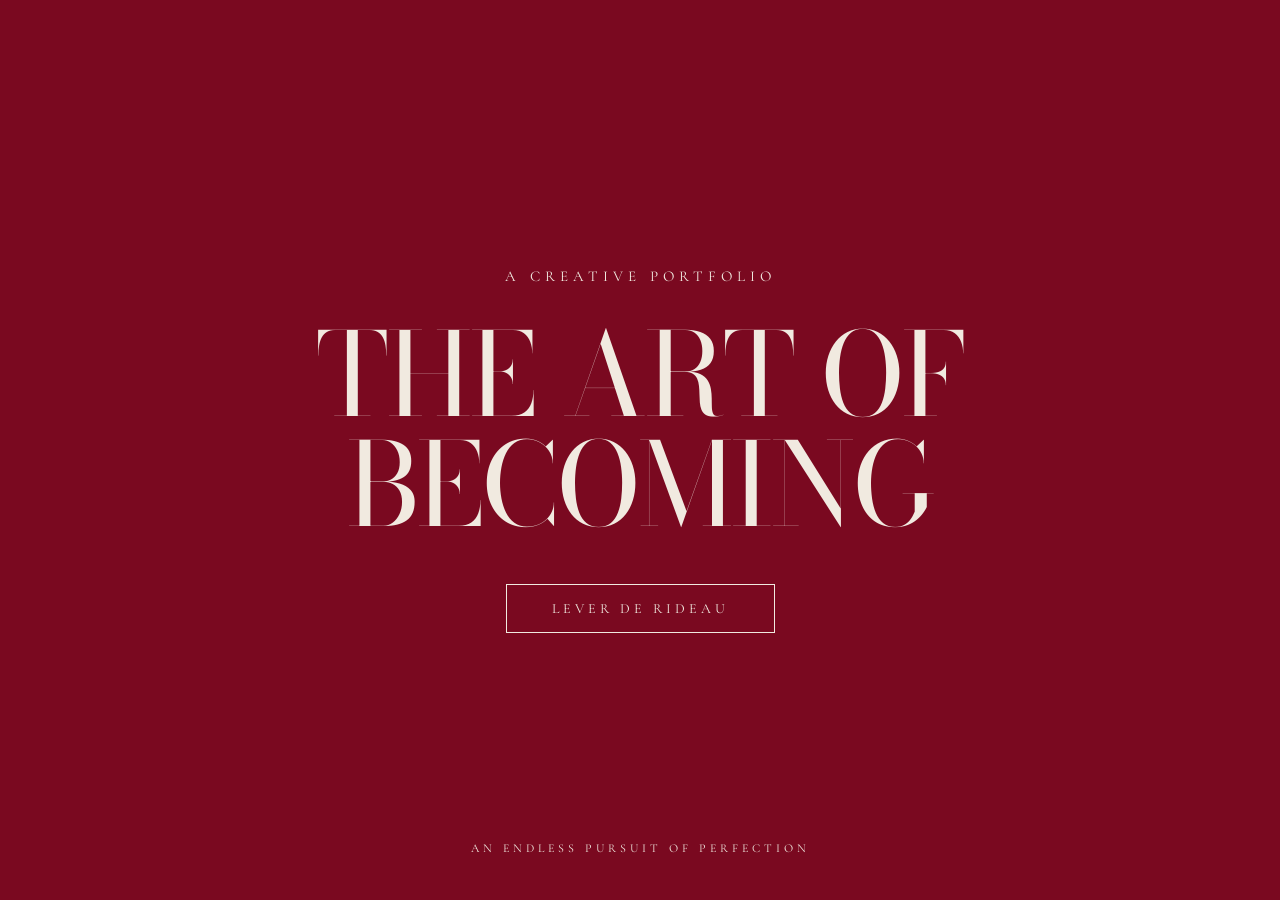
==== index.html @ adb8b4e4 "Rename Index.html to index.html" ====
<!DOCTYPE html>
<html lang="fr">

<head>
    <meta charset="UTF-8">
    <meta name="viewport" content="width=device-width, initial-scale=1.0">

    <title>THE ART OF BECOMING — Perrine Macaire</title>

    <meta name="description" content="A creative portfolio by Perrine Macaire.">

    <link rel="preconnect" href="https://fonts.googleapis.com">
    <link rel="preconnect" href="https://fonts.gstatic.com" crossorigin>

    <link href="https://fonts.googleapis.com/css2?family=Bodoni+Moda:opsz,wght@6..96,400;6..96,500&family=Cormorant+Garamond:wght@300;400;500&family=Monsieur+La+Doulaise&display=swap" rel="stylesheet">

    <link rel="stylesheet" href="style.css">
</head>

<body>

    <!-- RIDEAU D'OUVERTURE -->

    <div id="curtain">

        <div class="curtain-panel left"></div>
        <div class="curtain-panel right"></div>

        <div class="curtain-content">

            <p class="curtain-subtitle">
                A CREATIVE PORTFOLIO
            </p>

            <h1>
                THE ART OF<br>
                BECOMING
            </h1>

            <button id="actionButton">
                LEVER DE RIDEAU
            </button>

            <p class="curtain-footer">
                AN ENDLESS PURSUIT OF PERFECTION
            </p>

        </div>

    </div>


    <!-- BANDEAU FIXE -->

    <header class="topbar">

        <a href="index.html" class="brand">
            <span>Portfolio 2026-2027</span>
            <span>Perrine Macaire</span>
        </a>

        <button class="menu-button" id="menuButton"
            aria-label="Ouvrir le menu" aria-expanded="false">

            <img src="images/ornement-menu.png" alt="">

        </button>

    </header>


    <!-- MENU LATERAL -->

    <div class="menu-overlay" id="menuOverlay"></div>

    <nav class="menu-panel" id="menuPanel">

        <h2>MENU</h2>

        <div class="menu-decoration">
            <img src="images/ornement-menu.png" alt="">
        </div>

        <a href="prologue.html" class="menu-link">
            <span>PROLOGUE</span>
            <i>La Galerie</i>
        </a>

        <a href="act1.html" class="menu-link">
            <span>ACT I</span>
            <i>The Art of Appearances</i>
        </a>

        <a href="act2.html" class="menu-link">
            <span>ACT II</span>
            <i>Tragic Devotion</i>
        </a>

        <a href="act3.html" class="menu-link">
            <span>ACT III</span>
            <i>Beautiful Anarchy</i>
        </a>

        <a href="epilogue.html" class="menu-link">
            <span>EPILOGUE</span>
            <i>To be continued</i>
        </a>

    </nav>


    <!-- ACCUEIL -->

    <main>

        <section class="hero" id="home">

            <div class="hero-image"></div>

            <div class="hero-title">

                <h2>
                    THE ART<br>
                    OF<br>
                    BECOMING
                </h2>

            </div>

            <div class="hero-signature">
                An endless pursuit<br>
                of perfection
            </div>

            <div class="hero-bottom">

                <span>CREATIVE PORTFOLIO</span>
                <span>2026 — 2027</span>

            </div>

        </section>

    </main>


    <!-- JAVASCRIPT -->

    <script>

        // RIDEAU D'OUVERTURE

        const curtain = document.getElementById("curtain");
        const actionButton = document.getElementById("actionButton");

        actionButton.addEventListener("click", function() {

            curtain.classList.add("open");

            setTimeout(function() {
                curtain.classList.add("finished");
            }, 1200);

        });


        // MENU LATERAL

        const menuButton = document.getElementById("menuButton");
        const menuPanel = document.getElementById("menuPanel");
        const menuOverlay = document.getElementById("menuOverlay");

        function toggleMenu() {

            const isOpen = menuPanel.classList.toggle("active");

            menuOverlay.classList.toggle("active", isOpen);

            menuButton.setAttribute("aria-expanded", isOpen);

        }

        menuButton.addEventListener("click", toggleMenu);

        menuOverlay.addEventListener("click", toggleMenu);


        // FERMETURE AVEC LA TOUCHE ECHAP

        document.addEventListener("keydown", function(event) {

            if (event.key === "Escape") {

                menuPanel.classList.remove("active");
                menuOverlay.classList.remove("active");

                menuButton.setAttribute("aria-expanded", "false");

            }

        });

    </script>

</body>
</html>
---- style.css ----
/* =====================================
   IDENTITE VISUELLE
===================================== */

:root {
    --burgundy: #7A0920;
    --ivory: #F1EAE0;
    --black: #171313;
}


/* =====================================
   BASE DU SITE
===================================== */

* {
    margin: 0;
    padding: 0;
    box-sizing: border-box;
}

html {
    scroll-behavior: smooth;
}

body {
    background: var(--burgundy);
    color: var(--ivory);
    font-family: 'Cormorant Garamond', serif;
    overflow-x: hidden;
}

a {
    color: inherit;
    text-decoration: none;
}

button {
    font-family: inherit;
}


/* =====================================
   RIDEAU D'OUVERTURE
===================================== */

#curtain {
    position: fixed;
    inset: 0;
    z-index: 2000;
    overflow: hidden;
    background: var(--burgundy);
}

.curtain-panel {
    position: absolute;
    top: 0;
    width: 50%;
    height: 100%;
    background: var(--burgundy);
    z-index: 1;
    transition: transform 1.2s cubic-bezier(.77, 0, .18, 1);
}

.curtain-panel.left {
    left: 0;
}

.curtain-panel.right {
    right: 0;
}

.curtain-content {
    position: absolute;
    inset: 0;
    z-index: 2;

    display: flex;
    flex-direction: column;
    align-items: center;
    justify-content: center;

    text-align: center;

    transition: opacity 0.5s ease;
}

.curtain-subtitle {
    font-family: 'Cormorant Garamond', serif;
    font-size: 15px;
    letter-spacing: 5px;
    margin-bottom: 35px;
}

.curtain-content h1 {
    font-family: 'Bodoni Moda', serif;
    font-size: clamp(55px, 9vw, 115px);
    font-weight: 400;
    line-height: 0.95;
    letter-spacing: -2px;
}

#actionButton {
    margin-top: 45px;
    padding: 15px 45px;

    border: 1px solid var(--ivory);
    background: transparent;
    color: var(--ivory);

    font-family: 'Cormorant Garamond', serif;
    font-size: 14px;
    letter-spacing: 4px;

    cursor: pointer;
    transition: all 0.4s ease;
}

#actionButton:hover {
    background: var(--ivory);
    color: var(--burgundy);
}

.curtain-footer {
    position: absolute;
    bottom: 45px;

    font-family: 'Cormorant Garamond', serif;
    font-size: 12px;
    letter-spacing: 4px;
}


/* ANIMATION DU RIDEAU */

#curtain.open .curtain-panel.left {
    transform: translateX(-100%);
}

#curtain.open .curtain-panel.right {
    transform: translateX(100%);
}

#curtain.open .curtain-content {
    opacity: 0;
    pointer-events: none;
}

#curtain.finished {
    display: none;
}


/* =====================================
   BANDEAU FIXE
===================================== */

.topbar {
    position: fixed;
    top: 0;
    left: 0;

    width: 100%;
    height: 75px;

    padding: 0 5%;

    display: flex;
    align-items: center;
    justify-content: space-between;

    background: var(--burgundy);
    z-index: 1000;
}

.brand {
    display: flex;
    flex-direction: column;

    font-family: 'Cormorant Garamond', serif;
    font-size: 17px;
    line-height: 1.1;
    letter-spacing: 0.5px;
}

.brand span:first-child {
    font-size: 14px;
}


/* =====================================
   BOUTON MENU
===================================== */

.menu-button {
    width: 55px;
    height: 55px;

    border: none;
    background: transparent;

    display: flex;
    align-items: center;
    justify-content: center;

    cursor: pointer;
}

.menu-button img {
    width: 42px;
    height: auto;
    object-fit: contain;
}


/* =====================================
   MENU LATERAL
===================================== */

.menu-panel {
    position: fixed;
    top: 0;
    right: 0;

    width: 40%;
    height: 100vh;

    padding: 110px 8% 40px;

    background: var(--burgundy);

    z-index: 1200;

    transform: translateX(100%);
    transition: transform 0.6s ease;

    display: flex;
    flex-direction: column;
}

.menu-panel.active {
    transform: translateX(0);
}

.menu-panel h2 {
    font-family: 'Bodoni Moda', serif;
    font-size: 34px;
    font-weight: 400;
    text-align: center;
    margin-bottom: 30px;
}

.menu-decoration {
    text-align: center;
    margin-bottom: 25px;
}

.menu-decoration img {
    width: 55px;
    height: auto;
}

.menu-link {
    display: flex;
    flex-direction: column;

    padding: 18px 0;

    border-top: 1px solid rgba(241, 234, 224, 0.45);

    text-align: center;
    transition: opacity 0.3s ease;
}

.menu-link:last-child {
    border-bottom: 1px solid rgba(241, 234, 224, 0.45);
}

.menu-link span {
    font-family: 'Bodoni Moda', serif;
    font-size: 23px;
    letter-spacing: 2px;
}

.menu-link i {
    font-family: 'Cormorant Garamond', serif;
    font-size: 19px;
    font-style: italic;
    margin-top: 4px;
}

.menu-link:hover {
    opacity: 0.6;
}


/* =====================================
   VOILE DU MENU
===================================== */

.menu-overlay {
    position: fixed;
    inset: 0;

    background: rgba(0, 0, 0, 0.45);

    opacity: 0;
    visibility: hidden;

    transition: opacity 0.5s ease;

    z-index: 1100;
}

.menu-overlay.active {
    opacity: 1;
    visibility: visible;
}


/* =====================================
   PAGE D'ACCUEIL
===================================== */

.hero {
    position: relative;

    width: 100%;
    height: 100vh;
    min-height: 650px;

    overflow: hidden;

    background: var(--burgundy);
}

.hero-image {
    position: absolute;
    inset: 0;

    background-image: url("images/danse-theatre.jpg");
    background-size: cover;
    background-position: center;

    z-index: 1;
}

.hero-image::after {
    content: "";

    position: absolute;
    inset: 0;

    background: linear-gradient(
        90deg,
        rgba(0, 0, 0, 0.35),
        transparent 75%
    );
}


/* =====================================
   TITRE PRINCIPAL
===================================== */

.hero-title {
    position: absolute;

    top: 38%;
    left: 7%;

    z-index: 2;
}

.hero-title h2 {
    font-family: 'Bodoni Moda', serif;
    font-size: clamp(55px, 8vw, 125px);
    font-weight: 400;
    line-height: 0.92;
    letter-spacing: -3px;
}


/* =====================================
   SIGNATURE
===================================== */

.hero-signature {
    position: absolute;

    right: 8%;
    bottom: 25%;

    z-index: 2;

    font-family: 'Monsieur La Doulaise', cursive;
    font-size: clamp(35px, 5vw, 75px);
    line-height: 1;

    text-align: center;
}


/* =====================================
   BAS DE PAGE
===================================== */

.hero-bottom {
    position: absolute;

    left: 5%;
    right: 5%;
    bottom: 30px;

    z-index: 2;

    display: flex;
    justify-content: space-between;

    font-family: 'Cormorant Garamond', serif;
    font-size: 13px;
    letter-spacing: 2px;
}


/* =====================================
   ADAPTATION IPAD / TELEPHONE
===================================== */

@media (max-width: 768px) {

    .topbar {
        height: 65px;
        padding: 0 5%;
    }

    .brand {
        font-size: 15px;
    }

    .menu-panel {
        width: 75%;
        padding: 100px 8% 30px;
    }

    .menu-panel h2 {
        font-size: 29px;
    }

    .menu-link span {
        font-size: 20px;
    }

    .menu-link i {
        font-size: 17px;
    }

    .hero {
        min-height: 600px;
    }

    .hero-title {
        top: 35%;
        left: 6%;
    }

    .hero-title h2 {
        font-size: clamp(48px, 12vw, 85px);
        letter-spacing: -2px;
    }

    .hero-signature {
        right: 7%;
        bottom: 20%;
        font-size: 42px;
    }

    .hero-bottom {
        font-size: 10px;
        letter-spacing: 1px;
    }

    .curtain-content h1 {
        font-size: 55px;
    }

    .curtain-subtitle {
        font-size: 12px;
        letter-spacing: 3px;
    }

    .curtain-footer {
        font-size: 10px;
        letter-spacing: 2px;
    }

}
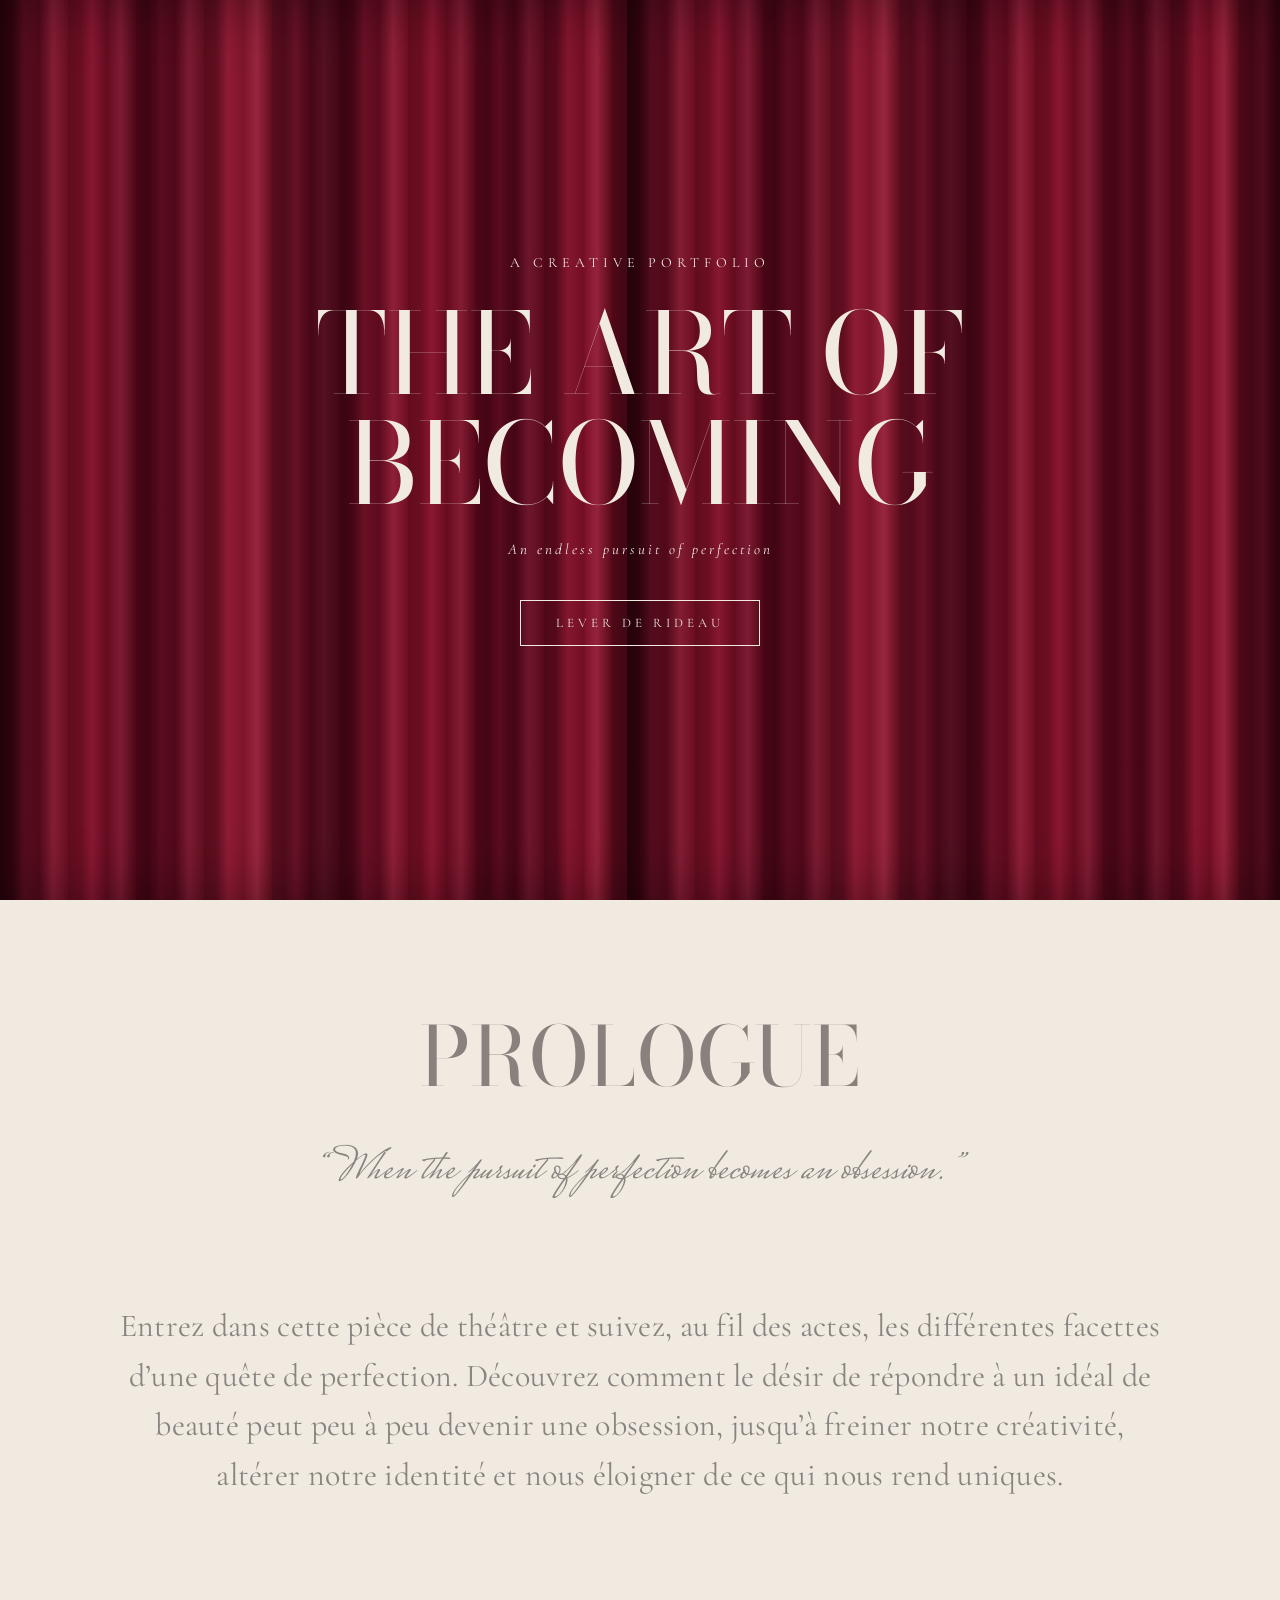
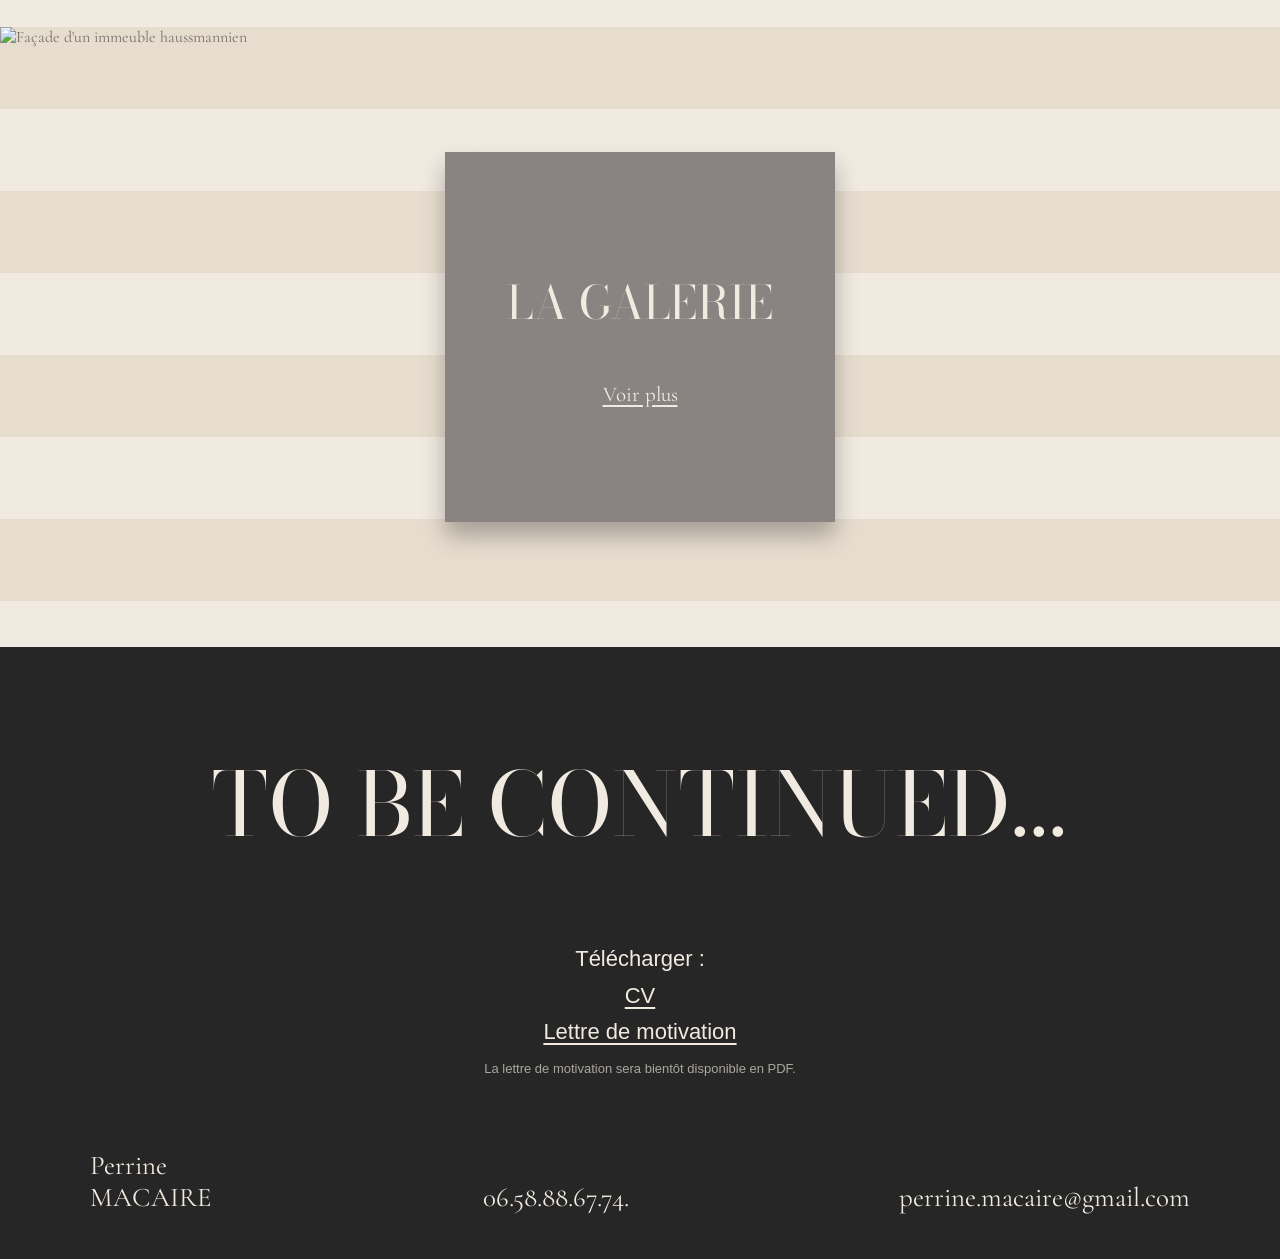
==== commit b591d953: "Add files via upload" ====
--- a/index.html
+++ b/index.html
@@ -1,206 +1,82 @@
 <!DOCTYPE html>
 <html lang="fr">
+<head>
+  <meta charset="UTF-8">
+  <meta name="viewport" content="width=device-width, initial-scale=1.0">
+  <meta name="theme-color" content="#7A0920">
+  <title>Accueil — The Art of Becoming</title>
+  <link rel="stylesheet" href="style.css">
+</head>
+<body>
+<div id="curtain" aria-label="Lever de rideau">
+  <div class="curtain-panel left"></div><div class="curtain-panel right"></div>
+  <div class="curtain-content">
+    <p class="curtain-subtitle">A CREATIVE PORTFOLIO</p>
+    <h1>THE ART OF<br>BECOMING</h1>
+    <p class="curtain-tagline">An endless pursuit of perfection</p>
+    <button id="actionButton" type="button">LEVER DE RIDEAU</button>
+  </div>
+</div>
+<header class="site-header">
+  <a class="brand" href="index.html" aria-label="Retour à l'accueil">Perrine Macaire</a>
+  <button class="menu-toggle" type="button" aria-label="Ouvrir le menu" aria-expanded="false" aria-controls="site-menu">
+    <img src="assets/menu-icon.png" alt="">
+  </button>
+</header>
+<div class="menu-backdrop" aria-hidden="true"></div>
+<aside class="menu-panel" id="site-menu" aria-label="Navigation principale">
+  <h2 class="menu-heading">THE ART OF BECOMING</h2>
+  <nav class="menu-links">
+    <a href="index.html"><strong>ACCUEIL</strong><span>Home</span></a>
+    <a href="index.html#prologue"><strong>PROLOGUE</strong><span>Introduction</span></a>
+    <a href="galerie.html"><strong>LA GALERIE</strong><span>Inspirations &amp; références</span></a>
+    <a href="act-i.html"><strong>ACT I</strong><span>The Art of Appearances</span></a>
+    <a href="act-ii.html"><strong>ACT II</strong><span>Tragic Devotion</span></a>
+    <a href="act-iii.html"><strong>ACT III</strong><span>Beautiful Anarchy</span></a>
+    <a href="index.html#continued"><strong>EPILOGUE</strong><span>To be continued</span></a>
+  </nav>
+</aside>
+<main>
+<section class="hero" id="accueil">
+  <img class="hero-image" src="assets/danse-theatre.jpg" alt="Danseuse dans une ambiance théâtrale">
+  <div class="hero-copy">
+    <p class="hero-kicker">A CREATIVE PORTFOLIO</p>
+    <h1>THE ART OF<br>BECOMING</h1>
+    <p class="hero-signature">Perrine Macaire</p>
+  </div>
+</section>
 
-<head>
-    <meta charset="UTF-8">
-    <meta name="viewport" content="width=device-width, initial-scale=1.0">
+<section class="prologue-section" id="prologue">
+  <div class="section-inner">
+    <h2 class="section-title">PROLOGUE</h2>
+    <p class="script-line">“When the pursuit of perfection becomes an obsession.”</p>
+    <p class="prologue-copy">Entrez dans cette pièce de théâtre et suivez, au fil des actes, les différentes facettes d’une quête de perfection. Découvrez comment le désir de répondre à un idéal de beauté peut peu à peu devenir une obsession, jusqu’à freiner notre créativité, altérer notre identité et nous éloigner de ce qui nous rend uniques.</p>
+  </div>
+</section>
 
-    <title>THE ART OF BECOMING — Perrine Macaire</title>
+<section class="gallery-preview" aria-label="Aperçu de la galerie">
+  <img class="gallery-building" src="assets/immeuble-galerie.png" alt="Façade d'un immeuble haussmannien">
+  <div class="gallery-card">
+    <h2>LA GALERIE</h2>
+    <a class="text-link" href="galerie.html">Voir plus</a>
+  </div>
+</section>
 
-    <meta name="description" content="A creative portfolio by Perrine Macaire.">
-
-    <link rel="preconnect" href="https://fonts.googleapis.com">
-    <link rel="preconnect" href="https://fonts.gstatic.com" crossorigin>
-
-    <link href="https://fonts.googleapis.com/css2?family=Bodoni+Moda:opsz,wght@6..96,400;6..96,500&family=Cormorant+Garamond:wght@300;400;500&family=Monsieur+La+Doulaise&display=swap" rel="stylesheet">
-
-    <link rel="stylesheet" href="style.css">
-</head>
-
-<body>
-
-    <!-- RIDEAU D'OUVERTURE -->
-
-    <div id="curtain">
-
-        <div class="curtain-panel left"></div>
-        <div class="curtain-panel right"></div>
-
-        <div class="curtain-content">
-
-            <p class="curtain-subtitle">
-                A CREATIVE PORTFOLIO
-            </p>
-
-            <h1>
-                THE ART OF<br>
-                BECOMING
-            </h1>
-
-            <button id="actionButton">
-                LEVER DE RIDEAU
-            </button>
-
-            <p class="curtain-footer">
-                AN ENDLESS PURSUIT OF PERFECTION
-            </p>
-
-        </div>
-
-    </div>
-
-
-    <!-- BANDEAU FIXE -->
-
-    <header class="topbar">
-
-        <a href="index.html" class="brand">
-            <span>Portfolio 2026-2027</span>
-            <span>Perrine Macaire</span>
-        </a>
-
-        <button class="menu-button" id="menuButton"
-            aria-label="Ouvrir le menu" aria-expanded="false">
-
-            <img src="images/ornement-menu.png" alt="">
-
-        </button>
-
-    </header>
-
-
-    <!-- MENU LATERAL -->
-
-    <div class="menu-overlay" id="menuOverlay"></div>
-
-    <nav class="menu-panel" id="menuPanel">
-
-        <h2>MENU</h2>
-
-        <div class="menu-decoration">
-            <img src="images/ornement-menu.png" alt="">
-        </div>
-
-        <a href="prologue.html" class="menu-link">
-            <span>PROLOGUE</span>
-            <i>La Galerie</i>
-        </a>
-
-        <a href="act1.html" class="menu-link">
-            <span>ACT I</span>
-            <i>The Art of Appearances</i>
-        </a>
-
-        <a href="act2.html" class="menu-link">
-            <span>ACT II</span>
-            <i>Tragic Devotion</i>
-        </a>
-
-        <a href="act3.html" class="menu-link">
-            <span>ACT III</span>
-            <i>Beautiful Anarchy</i>
-        </a>
-
-        <a href="epilogue.html" class="menu-link">
-            <span>EPILOGUE</span>
-            <i>To be continued</i>
-        </a>
-
-    </nav>
-
-
-    <!-- ACCUEIL -->
-
-    <main>
-
-        <section class="hero" id="home">
-
-            <div class="hero-image"></div>
-
-            <div class="hero-title">
-
-                <h2>
-                    THE ART<br>
-                    OF<br>
-                    BECOMING
-                </h2>
-
-            </div>
-
-            <div class="hero-signature">
-                An endless pursuit<br>
-                of perfection
-            </div>
-
-            <div class="hero-bottom">
-
-                <span>CREATIVE PORTFOLIO</span>
-                <span>2026 — 2027</span>
-
-            </div>
-
-        </section>
-
-    </main>
-
-
-    <!-- JAVASCRIPT -->
-
-    <script>
-
-        // RIDEAU D'OUVERTURE
-
-        const curtain = document.getElementById("curtain");
-        const actionButton = document.getElementById("actionButton");
-
-        actionButton.addEventListener("click", function() {
-
-            curtain.classList.add("open");
-
-            setTimeout(function() {
-                curtain.classList.add("finished");
-            }, 1200);
-
-        });
-
-
-        // MENU LATERAL
-
-        const menuButton = document.getElementById("menuButton");
-        const menuPanel = document.getElementById("menuPanel");
-        const menuOverlay = document.getElementById("menuOverlay");
-
-        function toggleMenu() {
-
-            const isOpen = menuPanel.classList.toggle("active");
-
-            menuOverlay.classList.toggle("active", isOpen);
-
-            menuButton.setAttribute("aria-expanded", isOpen);
-
-        }
-
-        menuButton.addEventListener("click", toggleMenu);
-
-        menuOverlay.addEventListener("click", toggleMenu);
-
-
-        // FERMETURE AVEC LA TOUCHE ECHAP
-
-        document.addEventListener("keydown", function(event) {
-
-            if (event.key === "Escape") {
-
-                menuPanel.classList.remove("active");
-                menuOverlay.classList.remove("active");
-
-                menuButton.setAttribute("aria-expanded", "false");
-
-            }
-
-        });
-
-    </script>
-
+<section class="continued-section" id="continued">
+  <h2 class="section-title">TO BE CONTINUED...</h2>
+  <div class="download-area">
+    <div>Télécharger :</div>
+    <a href="assets/cv-perrine-macaire.pdf" download="CV-Perrine-Macaire.pdf">CV</a>
+    <button id="letter-download" type="button">Lettre de motivation</button>
+    <p class="download-note">La lettre de motivation sera bientôt disponible en PDF.</p>
+  </div>
+  <footer class="contact-footer">
+    <div class="contact-name">Perrine<br>MACAIRE</div>
+    <a href="tel:+33658886774">06.58.88.67.74.</a>
+    <a href="mailto:perrine.macaire@gmail.com">perrine.macaire@gmail.com</a>
+  </footer>
+</section>
+</main>
+<script src="script.js"></script>
 </body>
-</html>
+</html>
--- a/style.css
+++ b/style.css
@@ -1,497 +1,375 @@
-/* =====================================
-   IDENTITE VISUELLE
-===================================== */
+/* THE ART OF BECOMING — feuille de style */
+@import url('https://fonts.googleapis.com/css2?family=Bodoni+Moda:opsz,wght@6..96,400;6..96,500&family=Cormorant+Garamond:ital,wght@0,400;0,500;0,600;1,400&family=Mrs+Saint+Delafield&display=swap');
 
 :root {
-    --burgundy: #7A0920;
-    --ivory: #F1EAE0;
-    --black: #171313;
-}
-
-
-/* =====================================
-   BASE DU SITE
-===================================== */
-
-* {
-    margin: 0;
-    padding: 0;
-    box-sizing: border-box;
-}
-
-html {
-    scroll-behavior: smooth;
-}
-
+  --burgundy: #7A0920;
+  --burgundy-dark: #4e0718;
+  --ivory: #F1EAE0;
+  --cream: #e9dfd1;
+  --taupe: #898481;
+  --charcoal: #262626;
+  --ink: #77716d;
+  --header-height: 76px;
+}
+
+* { box-sizing: border-box; }
+html { scroll-behavior: smooth; }
 body {
-    background: var(--burgundy);
-    color: var(--ivory);
-    font-family: 'Cormorant Garamond', serif;
-    overflow-x: hidden;
-}
-
-a {
-    color: inherit;
-    text-decoration: none;
-}
-
-button {
-    font-family: inherit;
-}
-
-
-/* =====================================
-   RIDEAU D'OUVERTURE
-===================================== */
-
+  margin: 0;
+  background: var(--ivory);
+  color: var(--ink);
+  font-family: 'Cormorant Garamond', Georgia, serif;
+}
+body.menu-open { overflow: hidden; }
+a { color: inherit; }
+button { font: inherit; }
+
+/* BARRE FIXE ET NAVIGATION */
+.site-header {
+  position: fixed;
+  z-index: 1500;
+  inset: 0 0 auto 0;
+  height: var(--header-height);
+  padding: 0 clamp(22px, 6vw, 76px);
+  display: flex;
+  align-items: center;
+  justify-content: space-between;
+  background: var(--burgundy);
+  color: var(--ivory);
+  box-shadow: 0 3px 15px rgba(0,0,0,.12);
+}
+.brand {
+  color: var(--ivory);
+  text-decoration: none;
+  font-size: 25px;
+  letter-spacing: 1.5px;
+  line-height: 1;
+}
+.menu-toggle {
+  width: 54px;
+  height: 48px;
+  padding: 5px;
+  border: 0;
+  background: transparent;
+  cursor: pointer;
+  display: grid;
+  place-items: center;
+  position: relative;
+  z-index: 1700;
+}
+.menu-toggle img {
+  display: block;
+  width: 43px;
+  max-height: 30px;
+  object-fit: contain;
+  filter: brightness(0) invert(1);
+}
+.menu-toggle:focus-visible, a:focus-visible, button:focus-visible {
+  outline: 2px solid currentColor;
+  outline-offset: 5px;
+}
+
+/* MENU LATERAL : il reste défilable même sur petit écran */
+.menu-backdrop {
+  position: fixed;
+  inset: var(--header-height) 0 0;
+  z-index: 1550;
+  background: rgba(0,0,0,.32);
+  opacity: 0;
+  visibility: hidden;
+  transition: opacity .3s ease, visibility .3s ease;
+}
+.menu-panel {
+  position: fixed;
+  z-index: 1600;
+  top: var(--header-height);
+  right: 0;
+  bottom: 0;
+  width: min(42vw, 520px);
+  min-width: 320px;
+  padding: 42px clamp(28px, 5vw, 64px) 50px;
+  overflow-y: auto;
+  overscroll-behavior: contain;
+  -webkit-overflow-scrolling: touch;
+  background: var(--burgundy);
+  color: var(--ivory);
+  transform: translateX(102%);
+  visibility: hidden;
+  transition: transform .45s cubic-bezier(.77,0,.18,1), visibility .45s;
+  box-shadow: -12px 10px 35px rgba(0,0,0,.2);
+}
+body.menu-open .menu-panel { transform: translateX(0); visibility: visible; }
+body.menu-open .menu-backdrop { opacity: 1; visibility: visible; }
+.menu-heading {
+  margin: 0 0 30px;
+  text-align: center;
+  font-family: 'Bodoni Moda', serif;
+  font-size: clamp(25px, 3vw, 36px);
+  font-weight: 400;
+  letter-spacing: 3px;
+}
+.menu-links { display: flex; flex-direction: column; }
+.menu-links a {
+  display: block;
+  padding: 19px 0;
+  border-top: 1px solid rgba(241,234,224,.38);
+  color: var(--ivory);
+  text-decoration: none;
+  text-align: center;
+  transition: opacity .2s ease, padding .2s ease;
+}
+.menu-links a:last-child { border-bottom: 1px solid rgba(241,234,224,.38); }
+.menu-links a:hover { opacity: .72; padding-left: 8px; }
+.menu-links strong {
+  display: block;
+  font-family: 'Bodoni Moda', serif;
+  font-size: clamp(20px, 2.5vw, 27px);
+  font-weight: 400;
+  letter-spacing: 1px;
+}
+.menu-links span { display: block; margin-top: 4px; font-size: 17px; font-style: italic; }
+
+/* STRUCTURE GÉNÉRALE */
+main { padding-top: var(--header-height); }
+section { position: relative; }
+.section-inner { width: min(1100px, 88%); margin: 0 auto; }
+.eyebrow { font-size: 15px; letter-spacing: 5px; text-transform: uppercase; }
+h1, h2, h3 { font-family: 'Bodoni Moda', 'Times New Roman', serif; font-weight: 400; }
+.section-title {
+  margin: 0;
+  text-align: center;
+  font-size: clamp(48px, 7vw, 82px);
+  letter-spacing: 1px;
+}
+.script-line {
+  margin: 18px 0 0;
+  text-align: center;
+  font-family: 'Mrs Saint Delafield', cursive;
+  font-size: clamp(30px, 4vw, 45px);
+}
+
+/* LEVER DE RIDEAU — uniquement à l'arrivée sur l'accueil */
 #curtain {
-    position: fixed;
-    inset: 0;
-    z-index: 2000;
-    overflow: hidden;
-    background: var(--burgundy);
-}
-
+  position: fixed;
+  inset: 0;
+  z-index: 3000;
+  overflow: hidden;
+  background: var(--burgundy);
+  color: var(--ivory);
+  transition: visibility .1s linear 1.7s;
+}
 .curtain-panel {
-    position: absolute;
-    top: 0;
-    width: 50%;
-    height: 100%;
-    background: var(--burgundy);
-    z-index: 1;
-    transition: transform 1.2s cubic-bezier(.77, 0, .18, 1);
-}
-
-.curtain-panel.left {
-    left: 0;
-}
-
-.curtain-panel.right {
-    right: 0;
-}
-
+  position: absolute;
+  top: 0;
+  width: 51%;
+  height: 100%;
+  z-index: 1;
+  background-color: #76091f;
+  background-image:
+    linear-gradient(90deg, rgba(20,0,5,.62), rgba(160,35,62,.25) 12%, rgba(35,0,10,.52) 24%, rgba(190,55,78,.24) 37%, rgba(25,0,8,.58) 50%, rgba(175,35,60,.22) 64%, rgba(35,0,10,.55) 78%, rgba(175,40,65,.2) 90%, rgba(20,0,5,.6)),
+    repeating-linear-gradient(90deg, #560719 0 12px, #8e1733 24px, #68091f 39px, #a12643 53px, #65091c 68px);
+  box-shadow: inset 0 0 65px rgba(0,0,0,.4);
+  transition: transform 1.7s cubic-bezier(.77,0,.18,1);
+}
+.curtain-panel.left { left: 0; }
+.curtain-panel.right { right: 0; }
 .curtain-content {
-    position: absolute;
-    inset: 0;
-    z-index: 2;
-
-    display: flex;
-    flex-direction: column;
-    align-items: center;
-    justify-content: center;
-
-    text-align: center;
-
-    transition: opacity 0.5s ease;
-}
-
-.curtain-subtitle {
-    font-family: 'Cormorant Garamond', serif;
-    font-size: 15px;
-    letter-spacing: 5px;
-    margin-bottom: 35px;
-}
-
-.curtain-content h1 {
-    font-family: 'Bodoni Moda', serif;
-    font-size: clamp(55px, 9vw, 115px);
-    font-weight: 400;
-    line-height: 0.95;
-    letter-spacing: -2px;
-}
-
+  position: absolute;
+  inset: 0;
+  z-index: 2;
+  display: flex;
+  flex-direction: column;
+  align-items: center;
+  justify-content: center;
+  padding: 30px;
+  text-align: center;
+  transition: opacity .45s ease;
+}
+.curtain-subtitle { margin: 0 0 28px; letter-spacing: 5px; font-size: 14px; }
+.curtain-content h1 { margin: 0; font-size: clamp(48px, 9vw, 112px); line-height: .98; }
+.curtain-tagline { margin: 22px 0 0; font-style: italic; letter-spacing: 3px; font-size: 15px; }
 #actionButton {
-    margin-top: 45px;
-    padding: 15px 45px;
-
-    border: 1px solid var(--ivory);
-    background: transparent;
-    color: var(--ivory);
-
-    font-family: 'Cormorant Garamond', serif;
-    font-size: 14px;
-    letter-spacing: 4px;
-
-    cursor: pointer;
-    transition: all 0.4s ease;
-}
-
-#actionButton:hover {
-    background: var(--ivory);
-    color: var(--burgundy);
-}
-
-.curtain-footer {
-    position: absolute;
-    bottom: 45px;
-
-    font-family: 'Cormorant Garamond', serif;
-    font-size: 12px;
-    letter-spacing: 4px;
-}
-
-
-/* ANIMATION DU RIDEAU */
-
-#curtain.open .curtain-panel.left {
-    transform: translateX(-100%);
-}
-
-#curtain.open .curtain-panel.right {
-    transform: translateX(100%);
-}
-
-#curtain.open .curtain-content {
-    opacity: 0;
-    pointer-events: none;
-}
-
-#curtain.finished {
-    display: none;
-}
-
-
-/* =====================================
-   BANDEAU FIXE
-===================================== */
-
-.topbar {
-    position: fixed;
-    top: 0;
-    left: 0;
-
-    width: 100%;
-    height: 75px;
-
-    padding: 0 5%;
-
-    display: flex;
-    align-items: center;
-    justify-content: space-between;
-
-    background: var(--burgundy);
-    z-index: 1000;
-}
-
-.brand {
-    display: flex;
-    flex-direction: column;
-
-    font-family: 'Cormorant Garamond', serif;
-    font-size: 17px;
-    line-height: 1.1;
-    letter-spacing: 0.5px;
-}
-
-.brand span:first-child {
-    font-size: 14px;
-}
-
-
-/* =====================================
-   BOUTON MENU
-===================================== */
-
-.menu-button {
-    width: 55px;
-    height: 55px;
-
-    border: none;
-    background: transparent;
-
-    display: flex;
-    align-items: center;
-    justify-content: center;
-
-    cursor: pointer;
-}
-
-.menu-button img {
-    width: 42px;
-    height: auto;
-    object-fit: contain;
-}
-
-
-/* =====================================
-   MENU LATERAL
-===================================== */
-
-.menu-panel {
-    position: fixed;
-    top: 0;
-    right: 0;
-
-    width: 40%;
-    height: 100vh;
-
-    padding: 110px 8% 40px;
-
-    background: var(--burgundy);
-
-    z-index: 1200;
-
-    transform: translateX(100%);
-    transition: transform 0.6s ease;
-
-    display: flex;
-    flex-direction: column;
-}
-
-.menu-panel.active {
-    transform: translateX(0);
-}
-
-.menu-panel h2 {
-    font-family: 'Bodoni Moda', serif;
-    font-size: 34px;
-    font-weight: 400;
-    text-align: center;
-    margin-bottom: 30px;
-}
-
-.menu-decoration {
-    text-align: center;
-    margin-bottom: 25px;
-}
-
-.menu-decoration img {
-    width: 55px;
-    height: auto;
-}
-
-.menu-link {
-    display: flex;
-    flex-direction: column;
-
-    padding: 18px 0;
-
-    border-top: 1px solid rgba(241, 234, 224, 0.45);
-
-    text-align: center;
-    transition: opacity 0.3s ease;
-}
-
-.menu-link:last-child {
-    border-bottom: 1px solid rgba(241, 234, 224, 0.45);
-}
-
-.menu-link span {
-    font-family: 'Bodoni Moda', serif;
-    font-size: 23px;
-    letter-spacing: 2px;
-}
-
-.menu-link i {
-    font-family: 'Cormorant Garamond', serif;
-    font-size: 19px;
-    font-style: italic;
-    margin-top: 4px;
-}
-
-.menu-link:hover {
-    opacity: 0.6;
-}
-
-
-/* =====================================
-   VOILE DU MENU
-===================================== */
-
-.menu-overlay {
-    position: fixed;
-    inset: 0;
-
-    background: rgba(0, 0, 0, 0.45);
-
-    opacity: 0;
-    visibility: hidden;
-
-    transition: opacity 0.5s ease;
-
-    z-index: 1100;
-}
-
-.menu-overlay.active {
-    opacity: 1;
-    visibility: visible;
-}
-
-
-/* =====================================
-   PAGE D'ACCUEIL
-===================================== */
-
+  margin-top: 42px;
+  padding: 14px 35px;
+  border: 1px solid var(--ivory);
+  background: transparent;
+  color: var(--ivory);
+  letter-spacing: 4px;
+  font-size: 13px;
+  cursor: pointer;
+  transition: background .25s, color .25s;
+}
+#actionButton:hover { background: var(--ivory); color: var(--burgundy); }
+#curtain.open .curtain-panel.left { transform: translateX(-101%); }
+#curtain.open .curtain-panel.right { transform: translateX(101%); }
+#curtain.open .curtain-content { opacity: 0; pointer-events: none; }
+#curtain.finished { visibility: hidden; pointer-events: none; }
+
+/* HERO ACCUEIL */
 .hero {
-    position: relative;
-
-    width: 100%;
-    height: 100vh;
-    min-height: 650px;
-
-    overflow: hidden;
-
-    background: var(--burgundy);
-}
-
+  min-height: min(790px, calc(100vh - var(--header-height)));
+  min-height: min(790px, calc(100svh - var(--header-height)));
+  display: flex;
+  align-items: center;
+  overflow: hidden;
+  background: #332d2b;
+  color: var(--ivory);
+}
 .hero-image {
-    position: absolute;
-    inset: 0;
-
-    background-image: url("images/danse-theatre.jpg");
-    background-size: cover;
-    background-position: center;
-
-    z-index: 1;
-}
-
-.hero-image::after {
-    content: "";
-
-    position: absolute;
-    inset: 0;
-
-    background: linear-gradient(
-        90deg,
-        rgba(0, 0, 0, 0.35),
-        transparent 75%
-    );
-}
-
-
-/* =====================================
-   TITRE PRINCIPAL
-===================================== */
-
-.hero-title {
-    position: absolute;
-
-    top: 38%;
-    left: 7%;
-
-    z-index: 2;
-}
-
-.hero-title h2 {
-    font-family: 'Bodoni Moda', serif;
-    font-size: clamp(55px, 8vw, 125px);
-    font-weight: 400;
-    line-height: 0.92;
-    letter-spacing: -3px;
-}
-
-
-/* =====================================
-   SIGNATURE
-===================================== */
-
-.hero-signature {
-    position: absolute;
-
-    right: 8%;
-    bottom: 25%;
-
-    z-index: 2;
-
-    font-family: 'Monsieur La Doulaise', cursive;
-    font-size: clamp(35px, 5vw, 75px);
-    line-height: 1;
-
-    text-align: center;
-}
-
-
-/* =====================================
-   BAS DE PAGE
-===================================== */
-
-.hero-bottom {
-    position: absolute;
-
-    left: 5%;
-    right: 5%;
-    bottom: 30px;
-
-    z-index: 2;
-
-    display: flex;
-    justify-content: space-between;
-
-    font-family: 'Cormorant Garamond', serif;
-    font-size: 13px;
-    letter-spacing: 2px;
-}
-
-
-/* =====================================
-   ADAPTATION IPAD / TELEPHONE
-===================================== */
-
-@media (max-width: 768px) {
-
-    .topbar {
-        height: 65px;
-        padding: 0 5%;
-    }
-
-    .brand {
-        font-size: 15px;
-    }
-
-    .menu-panel {
-        width: 75%;
-        padding: 100px 8% 30px;
-    }
-
-    .menu-panel h2 {
-        font-size: 29px;
-    }
-
-    .menu-link span {
-        font-size: 20px;
-    }
-
-    .menu-link i {
-        font-size: 17px;
-    }
-
-    .hero {
-        min-height: 600px;
-    }
-
-    .hero-title {
-        top: 35%;
-        left: 6%;
-    }
-
-    .hero-title h2 {
-        font-size: clamp(48px, 12vw, 85px);
-        letter-spacing: -2px;
-    }
-
-    .hero-signature {
-        right: 7%;
-        bottom: 20%;
-        font-size: 42px;
-    }
-
-    .hero-bottom {
-        font-size: 10px;
-        letter-spacing: 1px;
-    }
-
-    .curtain-content h1 {
-        font-size: 55px;
-    }
-
-    .curtain-subtitle {
-        font-size: 12px;
-        letter-spacing: 3px;
-    }
-
-    .curtain-footer {
-        font-size: 10px;
-        letter-spacing: 2px;
-    }
-
-}
+  position: absolute;
+  inset: 0;
+  width: 100%;
+  height: 100%;
+  object-fit: cover;
+  object-position: center 42%;
+  filter: brightness(.66);
+}
+.hero::after {
+  content: "";
+  position: absolute;
+  inset: 0;
+  background: linear-gradient(90deg, rgba(0,0,0,.35), transparent 78%);
+}
+.hero-copy {
+  position: relative;
+  z-index: 1;
+  width: min(1150px, 88%);
+  margin: 0 auto;
+  padding: 80px 0;
+}
+.hero-kicker { margin: 0 0 20px; letter-spacing: 6px; font-size: 14px; }
+.hero h1 { max-width: 850px; margin: 0; font-size: clamp(55px, 10vw, 130px); line-height: .9; }
+.hero-signature { margin: 25px 0 0 12%; font-family: 'Mrs Saint Delafield', cursive; font-size: clamp(40px, 6vw, 75px); }
+
+/* PROLOGUE */
+.prologue-section {
+  padding: clamp(80px, 10vw, 140px) 0;
+  background: var(--ivory);
+  color: var(--taupe);
+}
+.prologue-section .section-title { color: #88817e; }
+.prologue-copy {
+  max-width: 1050px;
+  margin: clamp(55px, 8vw, 95px) auto 0;
+  text-align: center;
+  font-size: clamp(22px, 2.6vw, 32px);
+  line-height: 1.55;
+  letter-spacing: .3px;
+}
+
+/* APERÇU GALERIE */
+.gallery-preview {
+  min-height: 620px;
+  padding: 55px 0;
+  display: flex;
+  align-items: center;
+  overflow: hidden;
+  background: repeating-linear-gradient(to bottom, #e7ddcf 0 82px, #f1eae0 82px 164px);
+}
+.gallery-building {
+  position: absolute;
+  left: 0;
+  bottom: 0;
+  height: 100%;
+  width: min(38%, 470px);
+  object-fit: cover;
+  object-position: center;
+}
+.gallery-card {
+  position: relative;
+  z-index: 1;
+  width: min(390px, 48%);
+  min-height: 370px;
+  margin: 0 auto;
+  padding: 55px 25px;
+  display: flex;
+  flex-direction: column;
+  align-items: center;
+  justify-content: center;
+  background: var(--taupe);
+  color: var(--ivory);
+  box-shadow: 0 14px 22px rgba(0,0,0,.28);
+  text-align: center;
+}
+.gallery-card h2 { margin: 0 0 45px; font-size: clamp(32px, 4vw, 46px); }
+.text-link {
+  color: inherit;
+  font-size: 21px;
+  text-decoration: underline;
+  text-underline-offset: 4px;
+  cursor: pointer;
+}
+.text-link:hover { opacity: .72; }
+
+/* TO BE CONTINUED */
+.continued-section {
+  min-height: 560px;
+  padding: 90px 0 45px;
+  display: flex;
+  flex-direction: column;
+  justify-content: space-between;
+  background: var(--charcoal);
+  color: var(--ivory);
+}
+.continued-section .section-title { font-size: clamp(48px, 8vw, 88px); }
+.download-area { margin: 70px auto; text-align: center; font-family: Arial, sans-serif; font-size: 22px; line-height: 1.65; }
+.download-area a, .download-area button {
+  display: block;
+  width: fit-content;
+  margin: 0 auto;
+  padding: 0;
+  border: 0;
+  background: none;
+  color: var(--ivory);
+  font: inherit;
+  text-decoration: underline;
+  text-underline-offset: 4px;
+  cursor: pointer;
+}
+.download-area a:hover, .download-area button:hover { opacity: .7; }
+.download-note { margin: 8px auto 0; font-size: 13px; opacity: .65; }
+.contact-footer {
+  width: min(1100px, 88%);
+  margin: 0 auto;
+  display: flex;
+  justify-content: space-between;
+  align-items: end;
+  gap: 25px;
+  font-size: clamp(17px, 2.4vw, 27px);
+}
+.contact-name { line-height: 1.2; }
+.contact-footer a { color: inherit; text-decoration: none; }
+.contact-footer a:hover { text-decoration: underline; }
+
+/* PAGES SECONDAIRES */
+.subpage {
+  min-height: calc(100vh - var(--header-height));
+  padding: clamp(75px, 10vw, 130px) 0;
+  background: var(--ivory);
+  color: var(--taupe);
+}
+.subpage .section-title { margin-bottom: 25px; }
+.subpage-intro { max-width: 800px; margin: 35px auto; text-align: center; font-size: 23px; line-height: 1.5; }
+.gallery-page-image { display: block; width: min(900px, 90%); max-height: 650px; object-fit: contain; margin: 55px auto 0; }
+.coming-soon { text-align: center; padding: 45px 20px; border-top: 1px solid rgba(137,132,129,.4); margin-top: 70px; font-style: italic; font-size: 20px; }
+.dark-page { background: var(--charcoal); color: var(--ivory); }
+.dark-page .coming-soon { border-color: rgba(241,234,224,.3); }
+
+@media (max-width: 700px) {
+  :root { --header-height: 66px; }
+  .site-header { padding: 0 18px; }
+  .brand { font-size: 21px; }
+  .menu-panel { width: 88vw; min-width: 0; padding: 30px 28px 45px; }
+  .menu-heading { margin-bottom: 18px; }
+  .menu-links a { padding: 16px 0; }
+  .hero { min-height: 650px; min-height: calc(100svh - var(--header-height)); }
+  .hero-image { object-position: 55% center; }
+  .hero-copy { width: 86%; }
+  .hero h1 { font-size: clamp(48px, 13vw, 82px); }
+  .gallery-preview { min-height: 570px; }
+  .gallery-building { width: 48%; opacity: .82; }
+  .gallery-card { width: min(320px, 72%); min-height: 300px; padding: 35px 18px; }
+  .contact-footer { flex-direction: column; align-items: flex-start; gap: 15px; }
+  .continued-section { min-height: 620px; }
+  .prologue-copy { width: 88%; }
+}
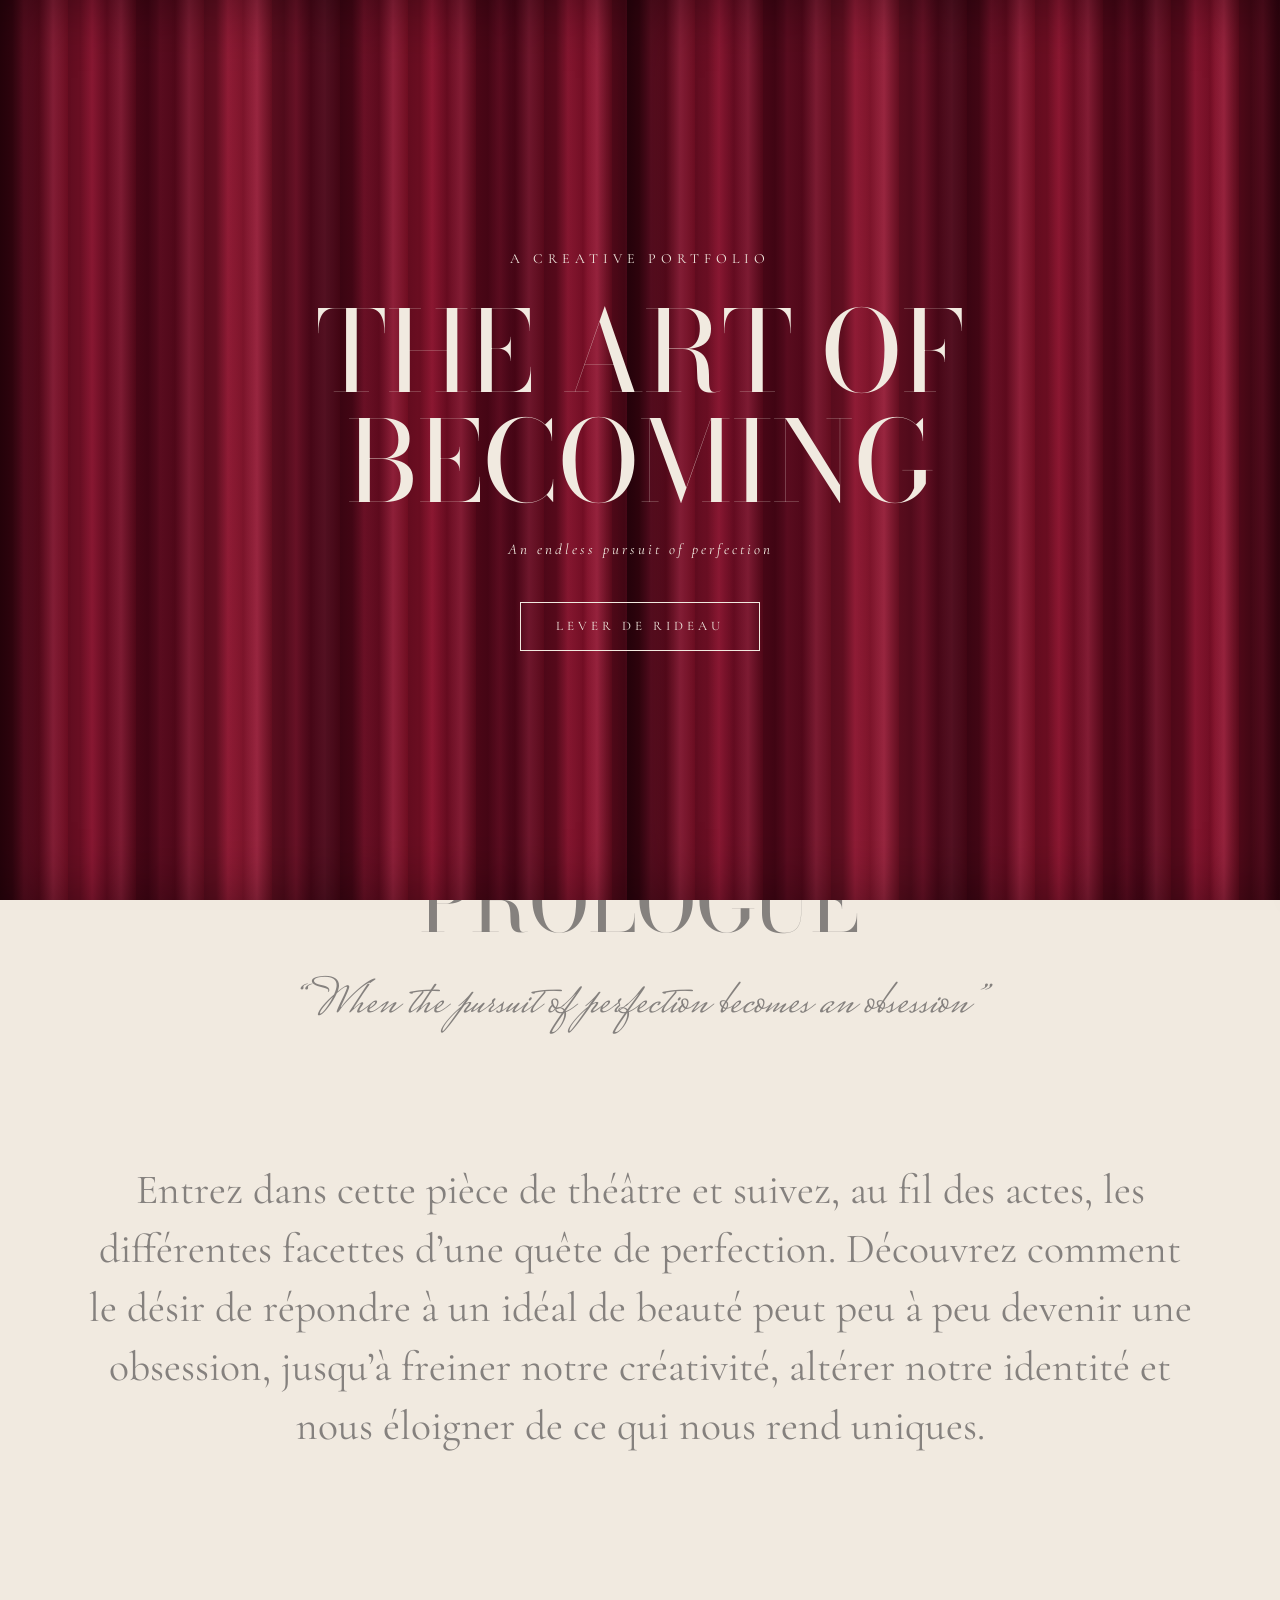
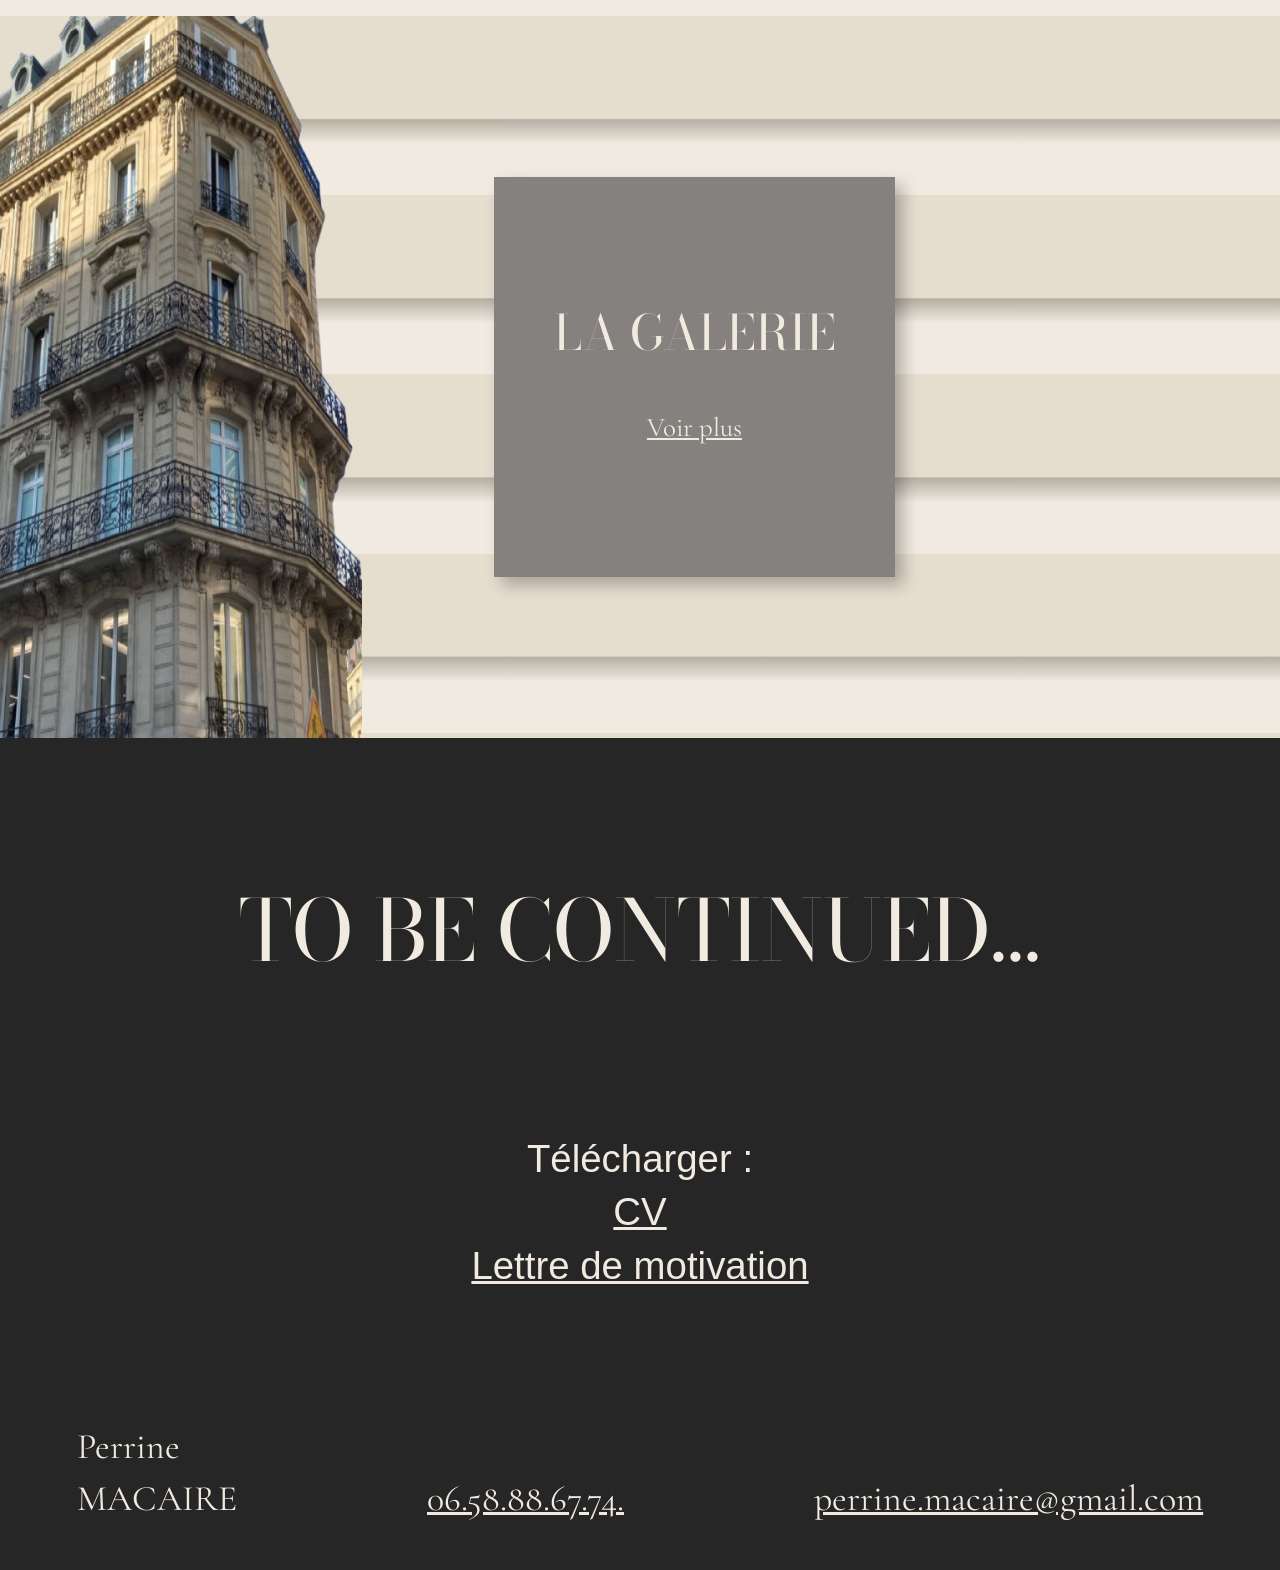
==== commit b3587e8b: "Add files via upload" ====
--- a/index.html
+++ b/index.html
@@ -1,82 +1,10 @@
 <!DOCTYPE html>
-<html lang="fr">
-<head>
-  <meta charset="UTF-8">
-  <meta name="viewport" content="width=device-width, initial-scale=1.0">
-  <meta name="theme-color" content="#7A0920">
-  <title>Accueil — The Art of Becoming</title>
-  <link rel="stylesheet" href="style.css">
-</head>
-<body>
-<div id="curtain" aria-label="Lever de rideau">
-  <div class="curtain-panel left"></div><div class="curtain-panel right"></div>
-  <div class="curtain-content">
-    <p class="curtain-subtitle">A CREATIVE PORTFOLIO</p>
-    <h1>THE ART OF<br>BECOMING</h1>
-    <p class="curtain-tagline">An endless pursuit of perfection</p>
-    <button id="actionButton" type="button">LEVER DE RIDEAU</button>
-  </div>
+<html lang="fr"><head><meta charset="utf-8"/><meta content="width=device-width, initial-scale=1" name="viewport"/><title>Accueil — The Art of Becoming</title><link href="style.css" rel="stylesheet"/><script defer="" src="script.js"></script></head><body class="home"><header class="top"><span></span><button aria-controls="menu" aria-expanded="false" class="menu-button">Menu</button></header><div class="overlay"></div><nav aria-label="Navigation" class="menu-panel" id="menu" inert=""><a href="galerie.html">LA GALERIE</a><a href="act-i.html">ACT I<small>The Art of Appearances</small></a><a href="act-ii.html">ACT II<small>Tragic Devotion</small></a><a href="act-iii.html">ACT III<small>Beautiful Anarchy</small></a><a href="#to-be-continued">TO BE CONTINUED</a></nav><main><div aria-label="Lever de rideau" id="curtain">
+<div class="curtain-panel left"></div><div class="curtain-panel right"></div>
+<div class="curtain-content">
+<p class="curtain-subtitle">A CREATIVE PORTFOLIO</p>
+<h1>THE ART OF<br/>BECOMING</h1>
+<p class="curtain-tagline">An endless pursuit of perfection</p>
+<button id="actionButton" type="button">LEVER DE RIDEAU</button>
 </div>
-<header class="site-header">
-  <a class="brand" href="index.html" aria-label="Retour à l'accueil">Perrine Macaire</a>
-  <button class="menu-toggle" type="button" aria-label="Ouvrir le menu" aria-expanded="false" aria-controls="site-menu">
-    <img src="assets/menu-icon.png" alt="">
-  </button>
-</header>
-<div class="menu-backdrop" aria-hidden="true"></div>
-<aside class="menu-panel" id="site-menu" aria-label="Navigation principale">
-  <h2 class="menu-heading">THE ART OF BECOMING</h2>
-  <nav class="menu-links">
-    <a href="index.html"><strong>ACCUEIL</strong><span>Home</span></a>
-    <a href="index.html#prologue"><strong>PROLOGUE</strong><span>Introduction</span></a>
-    <a href="galerie.html"><strong>LA GALERIE</strong><span>Inspirations &amp; références</span></a>
-    <a href="act-i.html"><strong>ACT I</strong><span>The Art of Appearances</span></a>
-    <a href="act-ii.html"><strong>ACT II</strong><span>Tragic Devotion</span></a>
-    <a href="act-iii.html"><strong>ACT III</strong><span>Beautiful Anarchy</span></a>
-    <a href="index.html#continued"><strong>EPILOGUE</strong><span>To be continued</span></a>
-  </nav>
-</aside>
-<main>
-<section class="hero" id="accueil">
-  <img class="hero-image" src="assets/danse-theatre.jpg" alt="Danseuse dans une ambiance théâtrale">
-  <div class="hero-copy">
-    <p class="hero-kicker">A CREATIVE PORTFOLIO</p>
-    <h1>THE ART OF<br>BECOMING</h1>
-    <p class="hero-signature">Perrine Macaire</p>
-  </div>
-</section>
-
-<section class="prologue-section" id="prologue">
-  <div class="section-inner">
-    <h2 class="section-title">PROLOGUE</h2>
-    <p class="script-line">“When the pursuit of perfection becomes an obsession.”</p>
-    <p class="prologue-copy">Entrez dans cette pièce de théâtre et suivez, au fil des actes, les différentes facettes d’une quête de perfection. Découvrez comment le désir de répondre à un idéal de beauté peut peu à peu devenir une obsession, jusqu’à freiner notre créativité, altérer notre identité et nous éloigner de ce qui nous rend uniques.</p>
-  </div>
-</section>
-
-<section class="gallery-preview" aria-label="Aperçu de la galerie">
-  <img class="gallery-building" src="assets/immeuble-galerie.png" alt="Façade d'un immeuble haussmannien">
-  <div class="gallery-card">
-    <h2>LA GALERIE</h2>
-    <a class="text-link" href="galerie.html">Voir plus</a>
-  </div>
-</section>
-
-<section class="continued-section" id="continued">
-  <h2 class="section-title">TO BE CONTINUED...</h2>
-  <div class="download-area">
-    <div>Télécharger :</div>
-    <a href="assets/cv-perrine-macaire.pdf" download="CV-Perrine-Macaire.pdf">CV</a>
-    <button id="letter-download" type="button">Lettre de motivation</button>
-    <p class="download-note">La lettre de motivation sera bientôt disponible en PDF.</p>
-  </div>
-  <footer class="contact-footer">
-    <div class="contact-name">Perrine<br>MACAIRE</div>
-    <a href="tel:+33658886774">06.58.88.67.74.</a>
-    <a href="mailto:perrine.macaire@gmail.com">perrine.macaire@gmail.com</a>
-  </footer>
-</section>
-</main>
-<script src="script.js"></script>
-</body>
-</html>+</div><section class="cover"><h1>THE ART<br/>OF<br/>BECOMING</h1><div class="script">An endless pursuit of perfection</div><div class="credit">Portfolio 2026-2027<br/>Perrine Macaire</div></section><section class="intro prologue"><h2>PROLOGUE</h2><div class="script">“When the pursuit of perfection becomes an obsession”</div><p>Entrez dans cette pièce de théâtre et suivez, au fil des actes, les différentes facettes d’une quête de perfection. Découvrez comment le désir de répondre à un idéal de beauté peut peu à peu devenir une obsession, jusqu’à freiner notre créativité, altérer notre identité et nous éloigner de ce qui nous rend uniques.</p></section><section class="gallery-link"><img alt="Immeuble parisien" class="" src="assets/immeuble.jpg.png"/><div class="gallery-card"><h3>LA GALERIE</h3><a href="galerie.html">Voir plus</a></div></section></main><footer id="to-be-continued"><h2>TO BE CONTINUED...</h2><div class="downloads">Télécharger :<a download="" href="assets/cv.pdf">CV</a><a download="" href="assets/lettre.pdf">Lettre de motivation</a></div><div class="contacts"><span>Perrine<br/>MACAIRE</span><a href="tel:+33658886774">06.58.88.67.74.</a><a href="mailto:perrine.macaire@gmail.com">perrine.macaire@gmail.com</a></div></footer></body></html>
--- a/style.css
+++ b/style.css
@@ -1,162 +1,15 @@
-/* THE ART OF BECOMING — feuille de style */
-@import url('https://fonts.googleapis.com/css2?family=Bodoni+Moda:opsz,wght@6..96,400;6..96,500&family=Cormorant+Garamond:ital,wght@0,400;0,500;0,600;1,400&family=Mrs+Saint+Delafield&display=swap');
+@import url('https://fonts.googleapis.com/css2?family=Bodoni+Moda:opsz,wght@6..96,400;6..96,600&family=Cormorant+Garamond:ital,wght@0,400;0,600;1,400&family=Mrs+Saint+Delafield&display=swap');
+:root{--ivory:#F1EAE0;--red:#7A0920;--gray:#85817E;--dark:#262626;--pink:#AC8487;--brown:#513F2E;--green:#4B503F;--beige:#e5ddce;--display:'Bodoni FLF','Bodoni Moda',Didot,serif;--body:'Cormorant Garamond',Georgia,serif;--script:'Monsieur La Doulaise Static','Mrs Saint Delafield','Snell Roundhand',cursive}*{box-sizing:border-box}html{scroll-behavior:smooth}body{margin:0;background:var(--ivory);color:var(--gray);font-family:var(--body);font-size:clamp(20px,2.5vw,36px);line-height:1.45}h1,h2,h3,p,figure{margin:0}h1,h2,h3{font-family:var(--display);font-weight:400;line-height:1.1}h1{font-size:clamp(42px,6.4vw,100px)}h2{font-size:clamp(34px,5.8vw,82px)}h3{font-size:clamp(26px,3vw,45px)}a{color:inherit}button{font:inherit;color:inherit;cursor:pointer}img{display:block;max-width:100%}.script{font-family:var(--script);font-weight:400;line-height:1.1}.top{position:sticky;top:0;z-index:20;height:clamp(55px,6vw,80px);display:flex;align-items:center;justify-content:space-between;padding:0 2%;background:var(--navbg);color:var(--navfg)}.brand{font-family:var(--display);font-size:clamp(14px,1.8vw,25px);line-height:.85;text-decoration:none}.menu-button{border:0;background:none;font-family:var(--script);font-size:clamp(36px,4.5vw,65px);z-index:24}.menu-panel{position:fixed;top:clamp(55px,6vw,80px);right:0;bottom:0;width:min(520px,90vw);background:var(--navbg);color:var(--navfg);padding:5vh 5vw;overflow:auto;transform:translateX(105%);transition:transform .35s;z-index:22;box-shadow:-8px 0 30px #0002}.menu-panel.open{transform:translateX(0)}.menu-panel a{display:block;text-decoration:none;margin:0 0 1.4em;font-family:var(--display);font-size:clamp(23px,2.6vw,36px)}.menu-panel small{display:block;font-family:var(--body);font-style:italic}.overlay{position:fixed;inset:0;background:#0005;z-index:21;display:none}.overlay.open{display:block}.home{--navbg:var(--red);--navfg:var(--ivory)}.home .top{border-bottom:1px solid var(--ivory)}.cover{min-height:calc(100svh - 80px);background:var(--red);color:var(--ivory);position:relative;display:flex;align-items:center;justify-content:space-between;padding:5% 2% 10%;gap:3%}.cover h1{line-height:.82}.cover .script{font-size:clamp(30px,4.5vw,65px);align-self:center;text-align:right}.credit{position:absolute;right:2%;bottom:5%;text-align:right;font-size:clamp(18px,2vw,28px)}.intro{text-align:center;padding:9vw 6vw;min-height:55vh;display:flex;flex-direction:column;justify-content:center;gap:3vw}.intro .script{font-size:clamp(32px,4vw,60px)}.prologue p{margin-top:5vw}.gallery-link{min-height:55vw;max-height:85vh;position:relative;display:grid;place-items:center;background:repeating-linear-gradient(to bottom,#e5ddce 0,#e5ddce 8vw,#b6afa4 8.1vw,#f1eae0 10vw,#f1eae0 14vw);overflow:hidden}.gallery-link>img{position:absolute;left:0;bottom:0;height:100%;width:29%;object-fit:cover;object-position:left}.gallery-card{position:relative;background:var(--gray);color:var(--ivory);width:32%;aspect-ratio:1;display:flex;flex-direction:column;align-items:center;justify-content:center;gap:2vw;box-shadow:8px 8px 15px #0004;margin-left:9%}.gallery-card h3{font-size:clamp(22px,3.5vw,48px)}.gallery-card a{font-size:clamp(17px,2vw,28px)}footer{background:var(--dark);color:var(--ivory);padding:8vw 6vw 4vw;text-align:center;min-height:55vh}footer h2{margin-bottom:8vw}footer .downloads{font-family:Arial,sans-serif;font-weight:300;font-size:clamp(18px,2.4vw,32px)}footer .downloads a{display:block}footer .contacts{display:flex;justify-content:space-between;align-items:end;text-align:left;gap:2vw;margin-top:8vw;font-size:clamp(18px,2.5vw,32px)}.act1{--navbg:var(--red);--navfg:var(--ivory)}.act1 .intro{color:var(--red)}.act2{--navbg:var(--dark);--navfg:var(--gray)}.act2 .intro{background:var(--red);color:var(--gray)}.act3,.pillars{--navbg:var(--beige);--navfg:var(--pink);color:var(--pink)}.editorial{padding:6vw 5.5vw 8vw}.editorial h2{color:var(--red);margin-bottom:5vw}.editorial p{text-align:justify;margin-bottom:5vw}.photos{display:flex;justify-content:space-around;align-items:stretch;gap:5vw}.photos img{width:40%;object-fit:cover}.photos.three{gap:2vw}.photos.three img{width:calc((100% - 4vw)/3);aspect-ratio: .82;object-fit:cover}.explore{padding:2vw 0 4vw;color:#171310}.explore h2{text-align:center;color:var(--red);font-size:clamp(40px,6vw,85px);margin-bottom:3vw}.artgrid{display:grid;grid-template-columns:25% 29% 46%;align-items:start}.artgrid img{width:100%}.artgrid figcaption{font-size:clamp(16px,1.9vw,27px);line-height:1.35;padding:0 .5vw}.artgrid.second{grid-template-columns:27% 49% 24%}.quote{text-align:center;font-family:var(--script);font-size:clamp(28px,3.6vw,50px);padding:4vw 3vw 0;line-height:1.25}.projects{background:var(--pink);color:var(--ivory);padding:5vw 10vw 3vw;text-align:center}.projects h2{margin-bottom:6vw}.projectgrid{display:grid;grid-template-columns:1fr 1fr;gap:4vw 18vw}.project{background:var(--beige);color:var(--gray);padding:3vw;font-size:clamp(17px,1.9vw,26px);box-shadow:5px 5px 15px #0001}.project img{width:100%;margin-bottom:1vw}.project.wide{grid-column:1/-1;color:var(--pink)}.project.wide a{color:var(--gray);display:block;margin-top:2vw}.hesp{--navbg:var(--beige);--navfg:var(--brown);color:var(--brown)}.lmo{--navbg:var(--beige);--navfg:var(--green);color:var(--green)}.full{width:100%;height:auto}.centertext{text-align:center;padding:5vw 4vw}.centertext h3{margin-bottom:2vw}.lmotext{padding:5vw 4vw}.lmotext ul{margin:0;padding-left:1.5em}.note{padding:1vw 2vw;font-style:italic;font-size:clamp(17px,2vw,26px)}.pillarhero{position:relative;min-height:55vw;display:flex;align-items:center;padding:8vw 10vw;overflow:hidden}.pillarhero>img{position:absolute;right:0;bottom:0;width:29%;max-height:85%;object-fit:contain;mix-blend-mode:multiply}.pillarhero h1{font-size:clamp(35px,5.5vw,75px);font-weight:600}.pillarhero .script{font-size:clamp(35px,5.5vw,75px);margin-top:8vw}.pillarhero .words{position:absolute;right:1%;top:3%;font-size:clamp(15px,2.5vw,35px);text-align:right}.pillar{padding:4vw 3vw}.pillar h2{font-weight:600;font-size:clamp(30px,4.8vw,66px)}.pillar .script{font-size:clamp(30px,4vw,55px);margin:2vw 0}.pillar ol{padding-left:1.2em;margin:2vw 0}.pillar img{width:100%;margin:3vw 0 1vw}.galerie{--navbg:var(--ivory);--navfg:var(--gray)}.galerie .intro{background:var(--gray);color:var(--ivory);min-height:65vh}.galerie .intro p{text-align:justify;margin-top:5vw}.gallery-stage{position:relative;background:#171717;color:var(--ivory);overflow:hidden}.slide{display:none;min-height:56vw;background-size:cover;background-position:center;padding:5vw 4vw 4vw;position:relative}.slide.active{display:block;animation:appear .45s ease}.slide h3{font-family:var(--body);font-size:clamp(27px,3.5vw,50px);margin-bottom:4vw}.slide-content{display:flex;align-items:center;gap:3vw}.slide-content img{width:27%;max-height:42vw;object-fit:contain}.slide-content p{text-align:justify;margin-bottom:2vw}.slide-content .copy{flex:1}.slide.reverse .slide-content{flex-direction:row-reverse}.slide.reverse h3{text-align:right}.slide.center h3{text-align:center}.slide.mugler .slide-content img{width:25%}.arrows{display:flex;justify-content:space-between;align-items:center;padding:1vw 3vw;background:var(--dark)}.arrows button{background:none;border:1px solid #f1eae088;border-radius:50%;width:48px;height:48px;font-size:30px;line-height:1}.curtain{position:fixed;inset:0;z-index:100;display:flex;align-items:center;justify-content:center;color:var(--ivory);overflow:hidden}.curtain:before,.curtain:after{content:'';position:absolute;top:0;bottom:0;width:50.2%;background:repeating-linear-gradient(90deg,#420515 0%,#7a0920 8%,#a01a35 13%,#590619 22%);transition:transform 1.4s cubic-bezier(.7,0,.3,1)}.curtain:before{left:0}.curtain:after{right:0}.curtain button{position:relative;z-index:1;background:#7a0920;border:1px solid var(--ivory);padding:1em 2em;font-family:var(--display);font-size:clamp(22px,3vw,40px)}.curtain.open:before{transform:translateX(-101%)}.curtain.open:after{transform:translateX(101%)}.curtain.open button{opacity:0;pointer-events:none}@keyframes appear{from{opacity:.25}to{opacity:1}}@media(max-width:650px){.cover{min-height:75svh;flex-direction:column;align-items:flex-start;justify-content:center;gap:25px}.cover .script{align-self:flex-end}.intro{padding:14vw 6vw;gap:6vw}.gallery-card{width:48%}.gallery-link{min-height:65vw}.photos{gap:3vw}.editorial{padding:10vw 5vw}.editorial p,.slide-content p{text-align:left}.artgrid{grid-template-columns:1fr 1fr 1fr}.projectgrid{gap:4vw;grid-template-columns:1fr 1fr}.projects{padding:8vw 5vw}.project{padding:3vw}.slide{min-height:85vh;padding:8vw 5vw}.slide-content,.slide.reverse .slide-content{flex-wrap:wrap;justify-content:center}.slide-content img,.slide.mugler .slide-content img{width:30%;max-height:48vw}.slide-content .copy{flex-basis:100%}.slide h3{margin-bottom:6vw}.pillarhero{min-height:70vw;padding:6vw}.pillarhero h1{font-size:8vw}.pillarhero .script{font-size:8vw}.contacts{flex-wrap:wrap}.contacts a{overflow-wrap:anywhere}.gallery-card h3{font-size:5vw}}@media(prefers-reduced-motion:reduce){*{scroll-behavior:auto!important;animation:none!important;transition:none!important}}
+.top{z-index:23}.menu-panel{z-index:22}.overlay{z-index:21}.slide .copy{font-size:clamp(20px,2.65vw,40px)}.slide.mugler .copy{font-size:clamp(20px,2.5vw,36px)}.photos:not(.three) img{object-fit:contain}.gallery-link{max-height:none}.act3 .intro{min-height:75vh}.pillarhero .words{z-index:1}.pillarhero>div:first-child{position:relative;z-index:2}
 
-:root {
-  --burgundy: #7A0920;
-  --burgundy-dark: #4e0718;
-  --ivory: #F1EAE0;
-  --cream: #e9dfd1;
-  --taupe: #898481;
-  --charcoal: #262626;
-  --ink: #77716d;
-  --header-height: 76px;
-}
-
-* { box-sizing: border-box; }
-html { scroll-behavior: smooth; }
-body {
-  margin: 0;
-  background: var(--ivory);
-  color: var(--ink);
-  font-family: 'Cormorant Garamond', Georgia, serif;
-}
-body.menu-open { overflow: hidden; }
-a { color: inherit; }
-button { font: inherit; }
-
-/* BARRE FIXE ET NAVIGATION */
-.site-header {
-  position: fixed;
-  z-index: 1500;
-  inset: 0 0 auto 0;
-  height: var(--header-height);
-  padding: 0 clamp(22px, 6vw, 76px);
-  display: flex;
-  align-items: center;
-  justify-content: space-between;
-  background: var(--burgundy);
-  color: var(--ivory);
-  box-shadow: 0 3px 15px rgba(0,0,0,.12);
-}
-.brand {
-  color: var(--ivory);
-  text-decoration: none;
-  font-size: 25px;
-  letter-spacing: 1.5px;
-  line-height: 1;
-}
-.menu-toggle {
-  width: 54px;
-  height: 48px;
-  padding: 5px;
-  border: 0;
-  background: transparent;
-  cursor: pointer;
-  display: grid;
-  place-items: center;
-  position: relative;
-  z-index: 1700;
-}
-.menu-toggle img {
-  display: block;
-  width: 43px;
-  max-height: 30px;
-  object-fit: contain;
-  filter: brightness(0) invert(1);
-}
-.menu-toggle:focus-visible, a:focus-visible, button:focus-visible {
-  outline: 2px solid currentColor;
-  outline-offset: 5px;
-}
-
-/* MENU LATERAL : il reste défilable même sur petit écran */
-.menu-backdrop {
-  position: fixed;
-  inset: var(--header-height) 0 0;
-  z-index: 1550;
-  background: rgba(0,0,0,.32);
-  opacity: 0;
-  visibility: hidden;
-  transition: opacity .3s ease, visibility .3s ease;
-}
-.menu-panel {
-  position: fixed;
-  z-index: 1600;
-  top: var(--header-height);
-  right: 0;
-  bottom: 0;
-  width: min(42vw, 520px);
-  min-width: 320px;
-  padding: 42px clamp(28px, 5vw, 64px) 50px;
-  overflow-y: auto;
-  overscroll-behavior: contain;
-  -webkit-overflow-scrolling: touch;
-  background: var(--burgundy);
-  color: var(--ivory);
-  transform: translateX(102%);
-  visibility: hidden;
-  transition: transform .45s cubic-bezier(.77,0,.18,1), visibility .45s;
-  box-shadow: -12px 10px 35px rgba(0,0,0,.2);
-}
-body.menu-open .menu-panel { transform: translateX(0); visibility: visible; }
-body.menu-open .menu-backdrop { opacity: 1; visibility: visible; }
-.menu-heading {
-  margin: 0 0 30px;
-  text-align: center;
-  font-family: 'Bodoni Moda', serif;
-  font-size: clamp(25px, 3vw, 36px);
-  font-weight: 400;
-  letter-spacing: 3px;
-}
-.menu-links { display: flex; flex-direction: column; }
-.menu-links a {
-  display: block;
-  padding: 19px 0;
-  border-top: 1px solid rgba(241,234,224,.38);
-  color: var(--ivory);
-  text-decoration: none;
-  text-align: center;
-  transition: opacity .2s ease, padding .2s ease;
-}
-.menu-links a:last-child { border-bottom: 1px solid rgba(241,234,224,.38); }
-.menu-links a:hover { opacity: .72; padding-left: 8px; }
-.menu-links strong {
-  display: block;
-  font-family: 'Bodoni Moda', serif;
-  font-size: clamp(20px, 2.5vw, 27px);
-  font-weight: 400;
-  letter-spacing: 1px;
-}
-.menu-links span { display: block; margin-top: 4px; font-size: 17px; font-style: italic; }
-
-/* STRUCTURE GÉNÉRALE */
-main { padding-top: var(--header-height); }
-section { position: relative; }
-.section-inner { width: min(1100px, 88%); margin: 0 auto; }
-.eyebrow { font-size: 15px; letter-spacing: 5px; text-transform: uppercase; }
-h1, h2, h3 { font-family: 'Bodoni Moda', 'Times New Roman', serif; font-weight: 400; }
-.section-title {
-  margin: 0;
-  text-align: center;
-  font-size: clamp(48px, 7vw, 82px);
-  letter-spacing: 1px;
-}
-.script-line {
-  margin: 18px 0 0;
-  text-align: center;
-  font-family: 'Mrs Saint Delafield', cursive;
-  font-size: clamp(30px, 4vw, 45px);
-}
-
-/* LEVER DE RIDEAU — uniquement à l'arrivée sur l'accueil */
 #curtain {
   position: fixed;
   inset: 0;
   z-index: 3000;
   overflow: hidden;
-  background: var(--burgundy);
+  background: transparent;
   color: var(--ivory);
-  transition: visibility .1s linear 1.7s;
+  transition: visibility .1s linear 1.4s;
 }
 .curtain-panel {
   position: absolute;
@@ -169,7 +22,7 @@
     linear-gradient(90deg, rgba(20,0,5,.62), rgba(160,35,62,.25) 12%, rgba(35,0,10,.52) 24%, rgba(190,55,78,.24) 37%, rgba(25,0,8,.58) 50%, rgba(175,35,60,.22) 64%, rgba(35,0,10,.55) 78%, rgba(175,40,65,.2) 90%, rgba(20,0,5,.6)),
     repeating-linear-gradient(90deg, #560719 0 12px, #8e1733 24px, #68091f 39px, #a12643 53px, #65091c 68px);
   box-shadow: inset 0 0 65px rgba(0,0,0,.4);
-  transition: transform 1.7s cubic-bezier(.77,0,.18,1);
+  transition: transform 1.4s cubic-bezier(.7,0,.3,1);
 }
 .curtain-panel.left { left: 0; }
 .curtain-panel.right { right: 0; }
@@ -199,177 +52,16 @@
   cursor: pointer;
   transition: background .25s, color .25s;
 }
-#actionButton:hover { background: var(--ivory); color: var(--burgundy); }
+#actionButton:hover { background: var(--ivory); color: var(--red); }
 #curtain.open .curtain-panel.left { transform: translateX(-101%); }
 #curtain.open .curtain-panel.right { transform: translateX(101%); }
 #curtain.open .curtain-content { opacity: 0; pointer-events: none; }
 #curtain.finished { visibility: hidden; pointer-events: none; }
 
-/* HERO ACCUEIL */
-.hero {
-  min-height: min(790px, calc(100vh - var(--header-height)));
-  min-height: min(790px, calc(100svh - var(--header-height)));
-  display: flex;
-  align-items: center;
-  overflow: hidden;
-  background: #332d2b;
-  color: var(--ivory);
+
+#curtain .curtain-content h1{font-family:'Bodoni Moda',serif}#curtain .curtain-content{font-family:'Cormorant Garamond',Georgia,serif}#curtain .curtain-tagline{font-size:15px}#actionButton{font-family:'Cormorant Garamond',Georgia,serif}
+/* Proportions des maquettes, rapportées à la largeur de la page. */
+@media(min-width:701px){
+.top{height:6.05vw;max-height:none;padding:0 1.5%}.menu-panel{top:6.05vw}.brand{font-size:1.9vw}.menu-button{font-size:4.2vw}.cover{min-height:0;height:49.8vw;padding:0 2.3%;align-items:center}.cover h1{font-size:6.55vw;line-height:.80;transform:translateY(-.5vw)}.cover .script{font-size:3.7vw;position:absolute;right:1.8%;top:57.5%;max-width:45%}.credit{font-size:2.05vw;bottom:5%;right:2%}.prologue{height:70.4vw;min-height:0;padding:11vw 6.5vw 8vw;justify-content:flex-start;gap:2.5vw}.prologue h2{font-size:6.6vw}.prologue .script{font-size:3.8vw}.prologue p{font-size:3.1vw;margin-top:7.5vw;line-height:1.35}.gallery-link{min-height:56.4vw}.gallery-card{width:31.3%;margin-left:8.5%;gap:3.8vw}.gallery-card h3{font-size:3.8vw}.gallery-card a{font-size:2.1vw}.gallery-link>img{width:28.3%;object-fit:fill}footer{min-height:64.3vw;padding:11.5vw 6vw 3.5vw}footer h2{font-size:6.6vw;margin-bottom:12vw}footer .downloads{font-size:3vw;line-height:1.4}footer .contacts{margin-top:10vw;font-size:2.8vw}.act1 .intro,.act2 .intro{height:50.7vw;min-height:0;padding:9.5vw 6vw 4vw;gap:3.5vw;justify-content:flex-start}.intro h1,.intro h2{font-size:6.5vw}.intro p{font-size:3.25vw;line-height:1.42}.act3 .intro{height:71.5vw;min-height:0;padding:11vw 3vw 6vw;gap:3.5vw;justify-content:flex-start}.act3 .intro .script{margin-top:5vw;font-size:3.9vw}.act3 .intro p{margin-top:2vw}.editorial{padding:5.5vw 5.5vw 11.5vw}.editorial h2{font-size:6.4vw;margin-bottom:9vw}.editorial p{font-size:3.2vw;line-height:1.47;margin-bottom:7vw}.photos{gap:11.5vw;justify-content:center}.photos img{width:36.5%;height:auto;object-fit:contain}.act1 .editorial:nth-child(3) .photos img{width:32.5%}.act2 .editorial{padding:5.5vw 3vw 15vw}.act2 .editorial h2{margin-left:2vw;margin-bottom:5vw}.act2 .editorial p{margin:0 2vw 7vw}.photos.three{gap:2vw}.photos.three img{width:calc((100% - 4vw)/3);aspect-ratio:auto;object-fit:contain;align-self:stretch}.explore h2{font-size:6vw;margin-bottom:3.5vw}.artgrid figcaption{font-size:2vw}.quote{font-size:3.5vw}.projects{padding:5vw 10vw 3vw}.projects h2{font-size:9vw}.projectgrid{gap:4vw 21.5vw}.project{padding:4.2vw 3vw 2vw;font-size:1.9vw;line-height:1.4}.project.wide{padding:5vw 2vw 2vw}.project.wide h3{font-size:3.5vw}.galerie .intro{height:50.4vw;min-height:0;padding:3.5vw 5vw 5vw;justify-content:flex-start;gap:0}.galerie .intro .script{font-size:7vw}.galerie .intro h1{font-size:6.4vw}.galerie .intro p{margin-top:8vw;font-size:3vw}.slide{height:56.25vw;min-height:0;padding:0}.slide h3{position:absolute;top:8%;left:2.5%;font-size:3.35vw;line-height:1.45;margin:0}.slide-content{position:absolute;inset:35% 0 0;gap:3.5%;align-items:center}.slide-content img{width:26.5%;max-height:100%;height:100%;object-fit:cover;align-self:end}.slide .copy{font-size:2.85vw;line-height:1.45;padding-right:2.8vw}.slide-content p{margin-bottom:4vw}.slide-content p:last-child{margin-bottom:0}.slide.reverse h3{left:auto;right:2.5%}.slide.reverse .copy{padding:0 0 0 3vw}.slide.center h3{left:0;right:0;top:5%;text-align:center}.slide:nth-child(4) .slide-content{inset:37% 4% 0}.slide:nth-child(4) .copy{padding:0}.slide.mugler .slide-content{gap:2%;inset:35% 0 0}.slide.mugler .slide-content img{width:27.5%}.slide.mugler .copy{font-size:2.8vw;padding-right:2vw}.slide:nth-child(6) .slide-content{inset:35% 0 0;gap:2.5%}.slide:nth-child(6) .slide-content img{width:23%}.slide:nth-child(7) .slide-content{inset:34% 0 0;gap:2%}.slide:nth-child(7) .slide-content img{width:29%}.slide:nth-child(n+6) .copy{font-size:2.65vw;line-height:1.4}.slide:nth-child(n+6) .copy p{margin-bottom:3vw}.slide:nth-child(n+8) h3{font-size:2.1vw;top:10%;left:1.5%;width:32%}.slide:nth-child(n+8) .slide-content{inset:27% 0 0;gap:3%}.slide:nth-child(n+8) .slide-content img{width:30%;height:78%;align-self:end}.slide:nth-child(9) .slide-content img{width:23.5%;height:100%}.centertext{font-size:3.25vw;padding:7vw 4vw 5vw}.centertext h3{font-size:3vw}.lmotext{font-size:3.3vw;padding:7vw 3vw 9vw}.pillarhero{min-height:55.7vw}.pillarhero h1{font-size:5.5vw}.pillarhero .script{font-size:6vw}.pillar{font-size:2.8vw;padding:4vw 3vw}.pillar h2{font-size:4.8vw}.pillar .script{font-size:4vw}.pillar ol{line-height:1.5}.pillarhero .words{font-size:2.8vw;right:0;top:3%}
 }
-.hero-image {
-  position: absolute;
-  inset: 0;
-  width: 100%;
-  height: 100%;
-  object-fit: cover;
-  object-position: center 42%;
-  filter: brightness(.66);
-}
-.hero::after {
-  content: "";
-  position: absolute;
-  inset: 0;
-  background: linear-gradient(90deg, rgba(0,0,0,.35), transparent 78%);
-}
-.hero-copy {
-  position: relative;
-  z-index: 1;
-  width: min(1150px, 88%);
-  margin: 0 auto;
-  padding: 80px 0;
-}
-.hero-kicker { margin: 0 0 20px; letter-spacing: 6px; font-size: 14px; }
-.hero h1 { max-width: 850px; margin: 0; font-size: clamp(55px, 10vw, 130px); line-height: .9; }
-.hero-signature { margin: 25px 0 0 12%; font-family: 'Mrs Saint Delafield', cursive; font-size: clamp(40px, 6vw, 75px); }
-
-/* PROLOGUE */
-.prologue-section {
-  padding: clamp(80px, 10vw, 140px) 0;
-  background: var(--ivory);
-  color: var(--taupe);
-}
-.prologue-section .section-title { color: #88817e; }
-.prologue-copy {
-  max-width: 1050px;
-  margin: clamp(55px, 8vw, 95px) auto 0;
-  text-align: center;
-  font-size: clamp(22px, 2.6vw, 32px);
-  line-height: 1.55;
-  letter-spacing: .3px;
-}
-
-/* APERÇU GALERIE */
-.gallery-preview {
-  min-height: 620px;
-  padding: 55px 0;
-  display: flex;
-  align-items: center;
-  overflow: hidden;
-  background: repeating-linear-gradient(to bottom, #e7ddcf 0 82px, #f1eae0 82px 164px);
-}
-.gallery-building {
-  position: absolute;
-  left: 0;
-  bottom: 0;
-  height: 100%;
-  width: min(38%, 470px);
-  object-fit: cover;
-  object-position: center;
-}
-.gallery-card {
-  position: relative;
-  z-index: 1;
-  width: min(390px, 48%);
-  min-height: 370px;
-  margin: 0 auto;
-  padding: 55px 25px;
-  display: flex;
-  flex-direction: column;
-  align-items: center;
-  justify-content: center;
-  background: var(--taupe);
-  color: var(--ivory);
-  box-shadow: 0 14px 22px rgba(0,0,0,.28);
-  text-align: center;
-}
-.gallery-card h2 { margin: 0 0 45px; font-size: clamp(32px, 4vw, 46px); }
-.text-link {
-  color: inherit;
-  font-size: 21px;
-  text-decoration: underline;
-  text-underline-offset: 4px;
-  cursor: pointer;
-}
-.text-link:hover { opacity: .72; }
-
-/* TO BE CONTINUED */
-.continued-section {
-  min-height: 560px;
-  padding: 90px 0 45px;
-  display: flex;
-  flex-direction: column;
-  justify-content: space-between;
-  background: var(--charcoal);
-  color: var(--ivory);
-}
-.continued-section .section-title { font-size: clamp(48px, 8vw, 88px); }
-.download-area { margin: 70px auto; text-align: center; font-family: Arial, sans-serif; font-size: 22px; line-height: 1.65; }
-.download-area a, .download-area button {
-  display: block;
-  width: fit-content;
-  margin: 0 auto;
-  padding: 0;
-  border: 0;
-  background: none;
-  color: var(--ivory);
-  font: inherit;
-  text-decoration: underline;
-  text-underline-offset: 4px;
-  cursor: pointer;
-}
-.download-area a:hover, .download-area button:hover { opacity: .7; }
-.download-note { margin: 8px auto 0; font-size: 13px; opacity: .65; }
-.contact-footer {
-  width: min(1100px, 88%);
-  margin: 0 auto;
-  display: flex;
-  justify-content: space-between;
-  align-items: end;
-  gap: 25px;
-  font-size: clamp(17px, 2.4vw, 27px);
-}
-.contact-name { line-height: 1.2; }
-.contact-footer a { color: inherit; text-decoration: none; }
-.contact-footer a:hover { text-decoration: underline; }
-
-/* PAGES SECONDAIRES */
-.subpage {
-  min-height: calc(100vh - var(--header-height));
-  padding: clamp(75px, 10vw, 130px) 0;
-  background: var(--ivory);
-  color: var(--taupe);
-}
-.subpage .section-title { margin-bottom: 25px; }
-.subpage-intro { max-width: 800px; margin: 35px auto; text-align: center; font-size: 23px; line-height: 1.5; }
-.gallery-page-image { display: block; width: min(900px, 90%); max-height: 650px; object-fit: contain; margin: 55px auto 0; }
-.coming-soon { text-align: center; padding: 45px 20px; border-top: 1px solid rgba(137,132,129,.4); margin-top: 70px; font-style: italic; font-size: 20px; }
-.dark-page { background: var(--charcoal); color: var(--ivory); }
-.dark-page .coming-soon { border-color: rgba(241,234,224,.3); }
-
-@media (max-width: 700px) {
-  :root { --header-height: 66px; }
-  .site-header { padding: 0 18px; }
-  .brand { font-size: 21px; }
-  .menu-panel { width: 88vw; min-width: 0; padding: 30px 28px 45px; }
-  .menu-heading { margin-bottom: 18px; }
-  .menu-links a { padding: 16px 0; }
-  .hero { min-height: 650px; min-height: calc(100svh - var(--header-height)); }
-  .hero-image { object-position: 55% center; }
-  .hero-copy { width: 86%; }
-  .hero h1 { font-size: clamp(48px, 13vw, 82px); }
-  .gallery-preview { min-height: 570px; }
-  .gallery-building { width: 48%; opacity: .82; }
-  .gallery-card { width: min(320px, 72%); min-height: 300px; padding: 35px 18px; }
-  .contact-footer { flex-direction: column; align-items: flex-start; gap: 15px; }
-  .continued-section { min-height: 620px; }
-  .prologue-copy { width: 88%; }
-}
+@media(max-width:700px){#curtain .curtain-content h1{font-size:clamp(42px,10vw,75px)}#curtain .curtain-tagline{letter-spacing:1px}.slide-content img{height:auto}.slide .copy{font-size:clamp(19px,4.5vw,28px)}}
